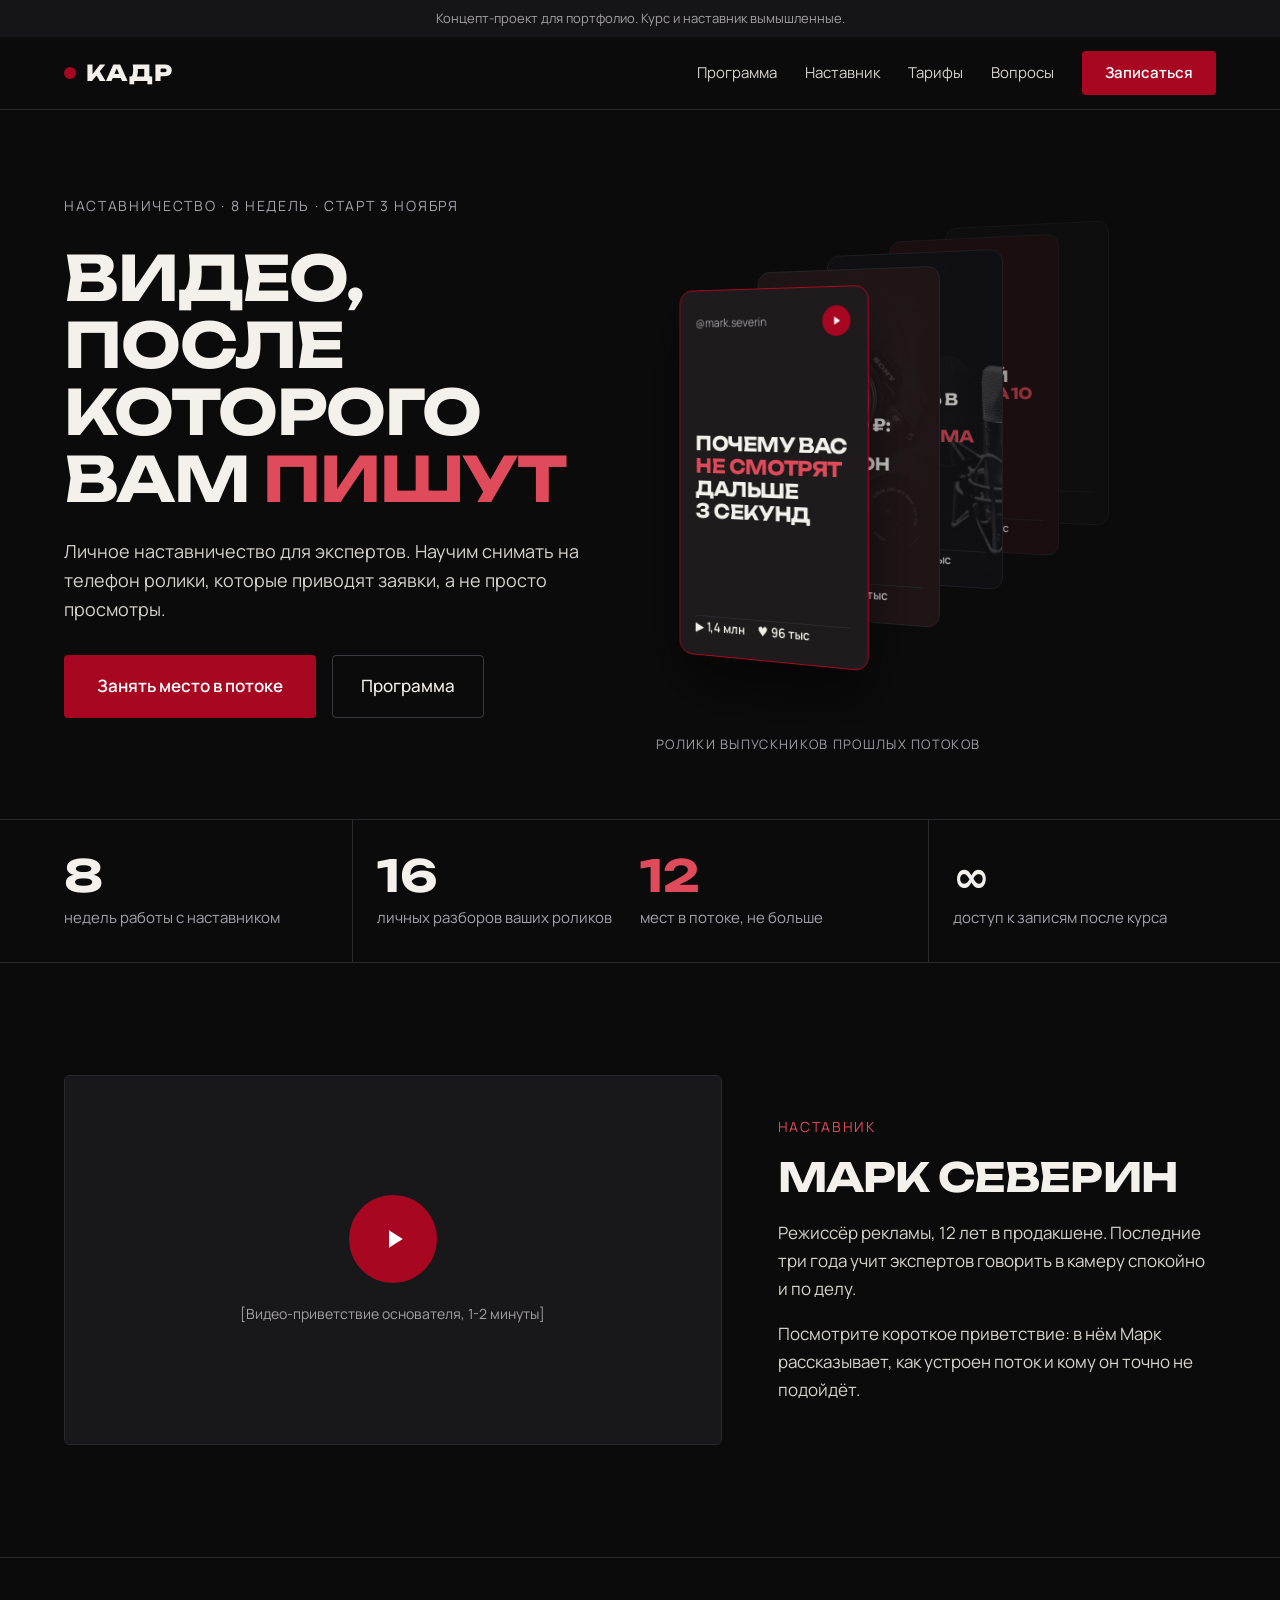
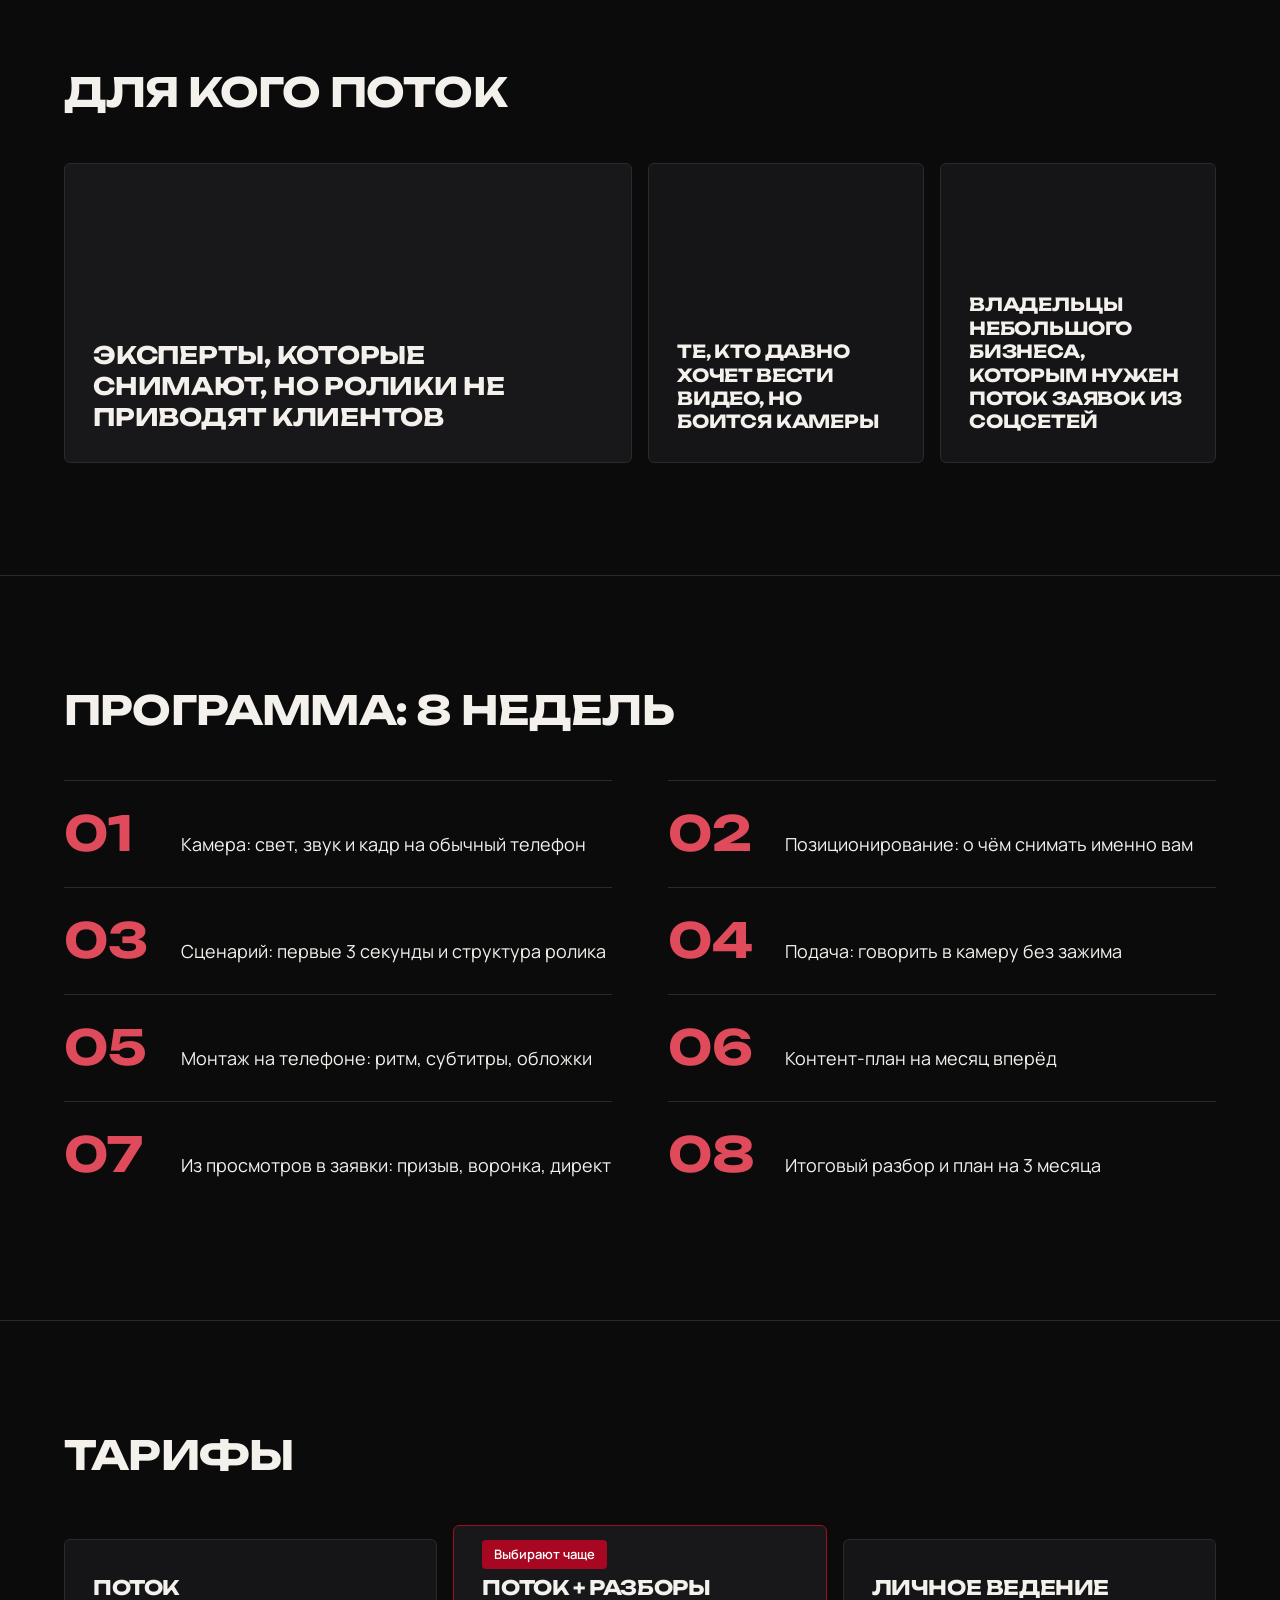
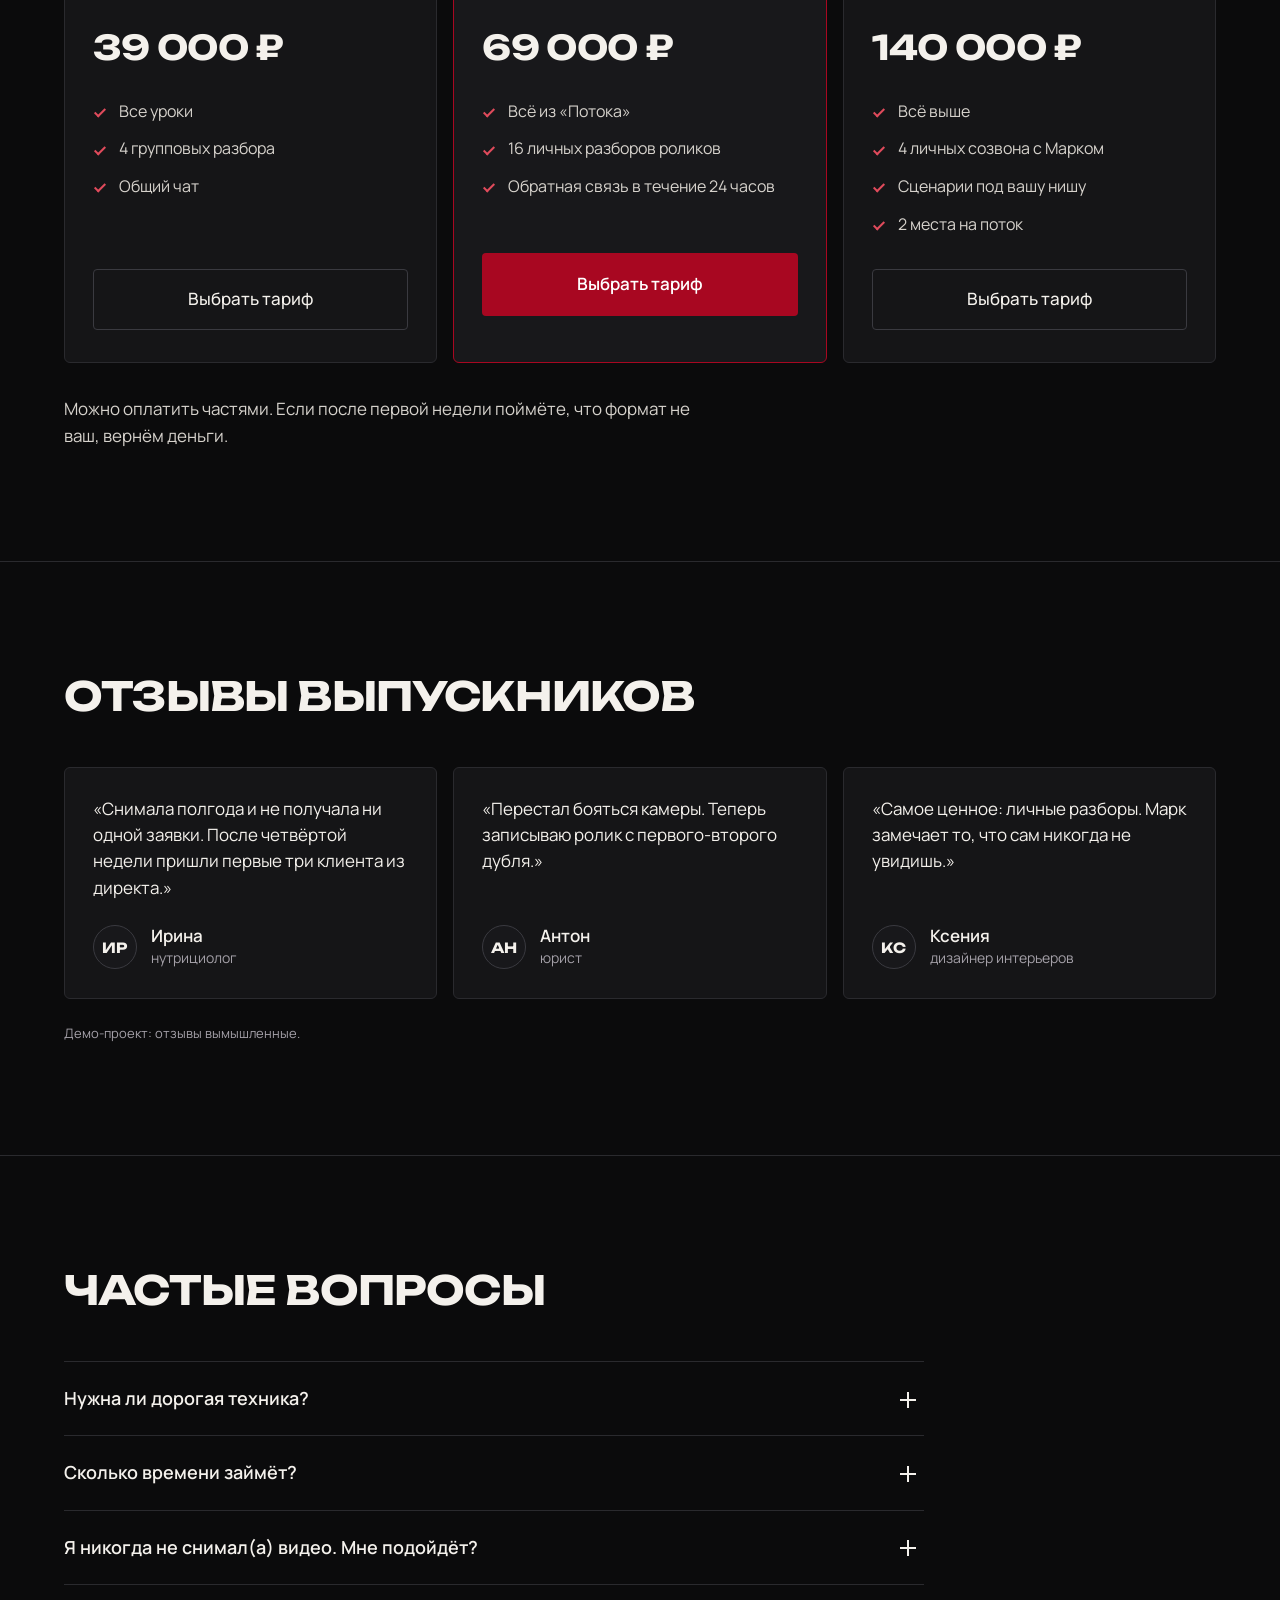
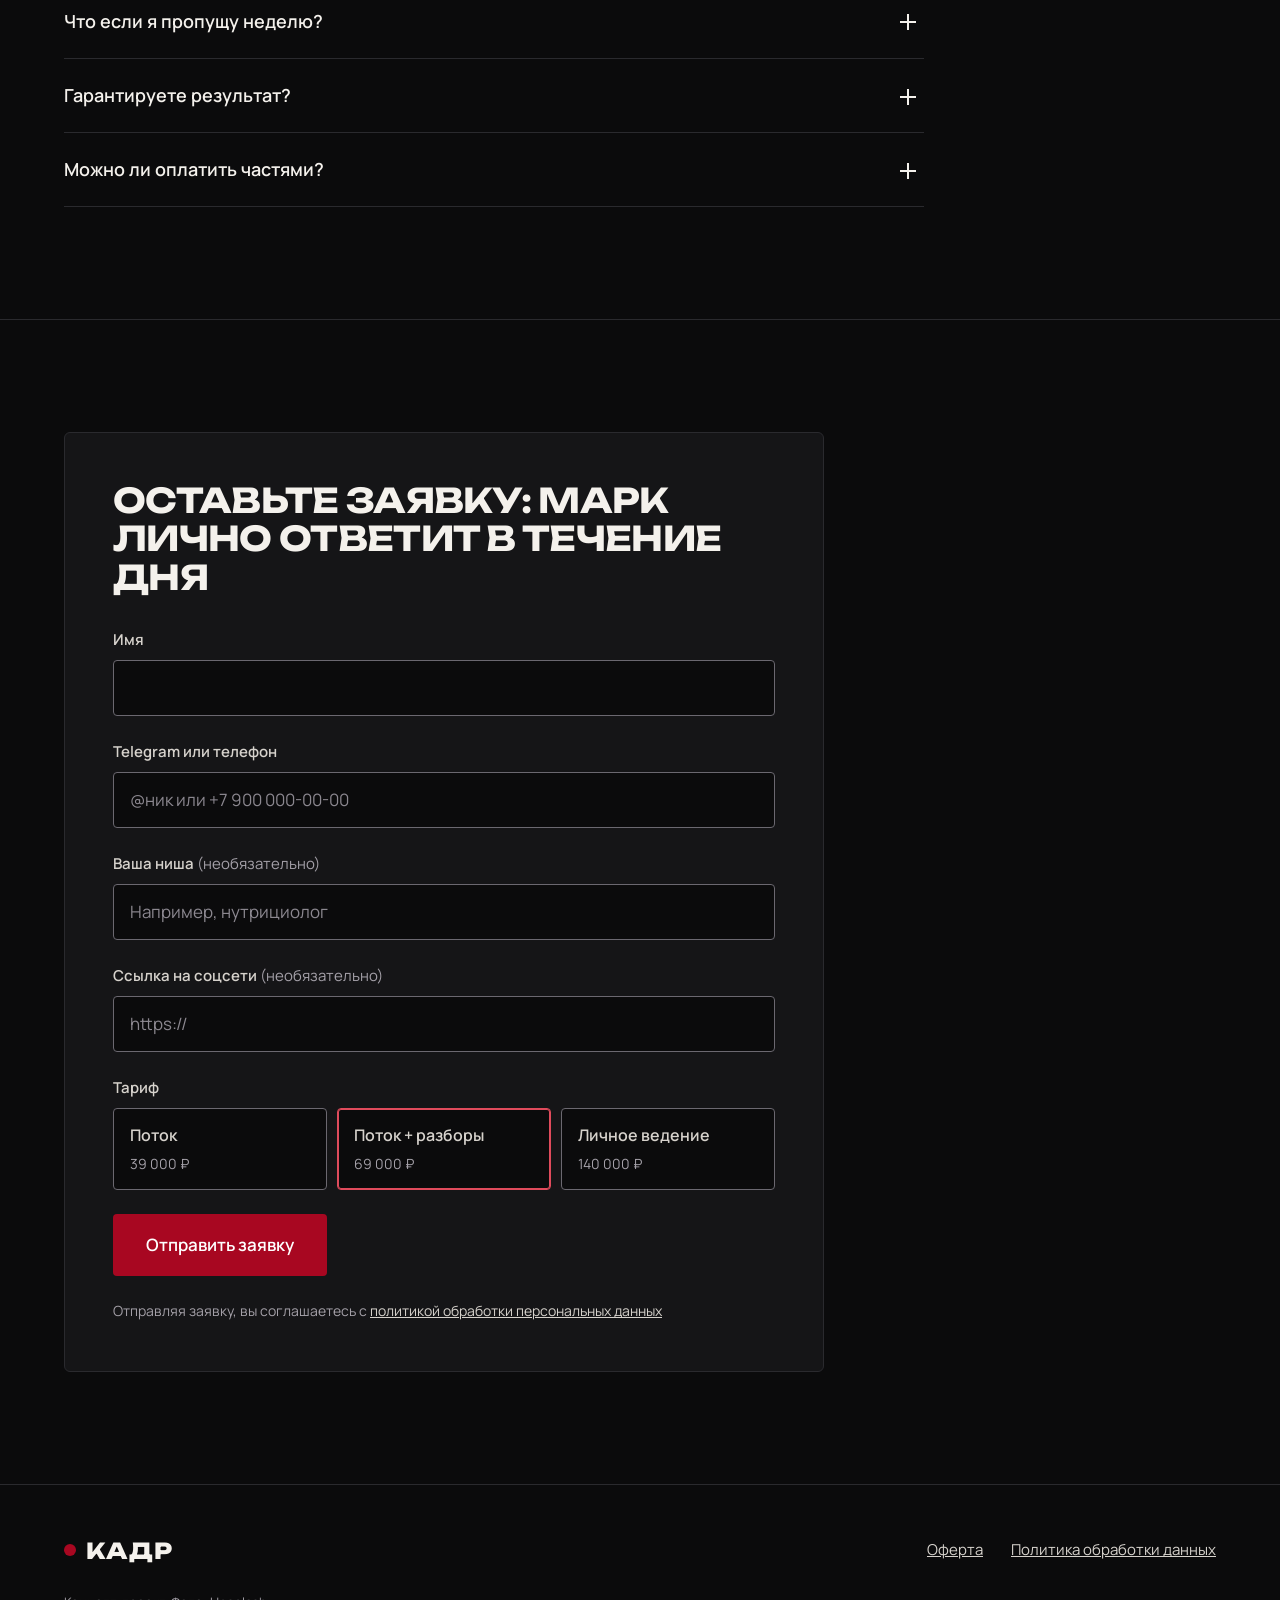
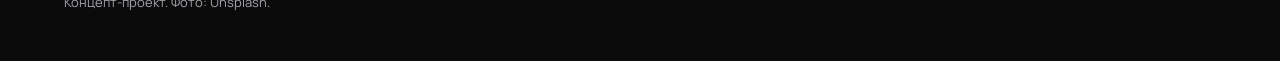
==== index.html @ eceb7a0f "Лендинг-концепт «Кадр»: первая версия Co-Authored-By: Claude Sonnet 5.5 <noreply@anthropic.com>" ====
<!doctype html>
<html lang="ru">
<head>
<meta charset="utf-8">
<meta name="viewport" content="width=device-width, initial-scale=1">
<title>Кадр | Наставничество по видео для экспертов</title>
<meta name="description" content="Концепт-проект для портфолио: личное наставничество по видео для экспертов. Курс и наставник вымышленные.">
<meta name="theme-color" content="#0B0B0C">
<meta property="og:title" content="Кадр | Наставничество по видео для экспертов">
<meta property="og:description" content="Концепт-проект для портфолио. Курс и наставник вымышленные.">
<meta property="og:type" content="website">
<link rel="icon" href="data:image/svg+xml,%3Csvg xmlns='http://www.w3.org/2000/svg' viewBox='0 0 32 32'%3E%3Crect width='32' height='32' fill='%230B0B0C'/%3E%3Ccircle cx='16' cy='16' r='8' fill='%23A80721'/%3E%3C/svg%3E">
<link rel="preconnect" href="https://fonts.googleapis.com">
<link rel="preconnect" href="https://fonts.gstatic.com" crossorigin>
<link href="https://fonts.googleapis.com/css2?family=Manrope:wght@400;500;600;700&family=Unbounded:wght@700;800&display=swap" rel="stylesheet">
<link rel="stylesheet" href="styles.css">
<script>document.documentElement.classList.add('js');</script>
</head>
<body>
<a class="skip" href="#main">К содержимому</a>
<div class="ribbon">Концепт-проект для портфолио. Курс и наставник вымышленные.</div>

<header class="site-header">
  <div class="wrap bar">
    <a class="logo" href="#top" aria-label="Кадр, на главную"><i aria-hidden="true"></i>КАДР</a>
    <button class="burger" type="button" aria-expanded="false" aria-controls="nav" aria-label="Открыть меню">
      <span></span><span></span><span></span>
    </button>
    <nav class="nav" id="nav" aria-label="Основное меню">
      <a href="#program">Программа</a>
      <a href="#mentor">Наставник</a>
      <a href="#plans">Тарифы</a>
      <a href="#faq">Вопросы</a>
      <a class="btn btn-primary btn-sm" href="#apply">Записаться</a>
    </nav>
  </div>
</header>

<main id="main">
  <!-- 2. Первый экран -->
  <section class="section hero" id="top">
    <div class="wrap hero-grid">
      <div>
        <p class="eyebrow">Наставничество · 8 недель · старт 3 ноября</p>
        <h1 class="h1">Видео, после которого вам <span class="accent">пишут</span></h1>
        <p class="lead">Личное наставничество для экспертов. Научим снимать на телефон ролики, которые приводят заявки, а не просто просмотры.</p>
        <div class="hero-cta">
          <a class="btn btn-primary" href="#apply">Занять место в потоке</a>
          <a class="btn btn-ghost" href="#program">Программа</a>
        </div>
      </div>

      <div class="fan-col">
        <div class="fan-stage">
          <div class="fan" role="list" aria-label="Ролики выпускников">
            <article class="reel front r1" role="listitem" style="--c:#1F1A1B">
              <div class="who"><span>@mark.severin</span><span class="play-sm" aria-hidden="true"><svg viewBox="0 0 24 24"><path d="M8 5v14l11-7z" fill="#FFFFFF"/></svg></span></div>
              <div class="title">Почему вас <span class="accent">не&nbsp;смотрят</span> дальше 3&nbsp;секунд</div>
              <div class="stats"><span>▶ 1,4 млн</span><span>♥ 96 тыс</span></div>
            </article>
            <article class="reel r2" role="listitem" style="--c:#241517">
              <img src="img/camera.jpg" alt="" loading="lazy" width="420" height="748">
              <div class="who"><span>@mark.severin</span></div>
              <div class="title">Свет за&nbsp;0&nbsp;₽: <span class="accent">окно</span> и&nbsp;телефон</div>
              <div class="stats"><span>▶ 870 тыс</span><span>♥ 54 тыс</span></div>
            </article>
            <article class="reel r3" role="listitem" style="--c:#1A1A1F">
              <img src="img/mic.jpg" alt="" loading="lazy" width="420" height="748">
              <div class="who"><span>@mark.severin</span></div>
              <div class="title">Говорить в камеру <span class="accent">без&nbsp;зажима</span></div>
              <div class="stats"><span>▶ 2,1 млн</span><span>♥ 130 тыс</span></div>
            </article>
            <article class="reel r4" role="listitem" style="--c:#2A1619">
              <div class="who"><span>@mark.severin</span></div>
              <div class="title">Сценарий ролика <span class="accent">за&nbsp;10 минут</span></div>
              <div class="stats"><span>▶ 640 тыс</span><span>♥ 41 тыс</span></div>
            </article>
            <article class="reel r5" role="listitem" style="--c:#19191C">
              <div class="who"><span>@mark.severin</span></div>
              <div class="title">Ошибка, из&#8209;за которой <span class="accent">не&nbsp;пишут</span></div>
              <div class="stats"><span>▶ 1,1 млн</span><span>♥ 77 тыс</span></div>
            </article>
          </div>
        </div>
        <p class="fan-cap">Ролики выпускников прошлых потоков</p>
      </div>
    </div>
  </section>

  <!-- 3. Цифры -->
  <section class="stats" aria-label="Курс в цифрах">
    <div class="wrap stats-grid">
      <div class="stat reveal"><b>8</b><span>недель работы с наставником</span></div>
      <div class="stat reveal" style="--d:.06s"><b>16</b><span>личных разборов ваших роликов</span></div>
      <div class="stat is-red reveal" style="--d:.12s"><b>12</b><span>мест в потоке, не больше</span></div>
      <div class="stat reveal" style="--d:.18s"><b>∞</b><span>доступ к записям после курса</span></div>
    </div>
  </section>

  <!-- 4. Видео и наставник -->
  <section class="section" id="mentor">
    <div class="wrap mentor-grid">
      <div class="reveal">
        <div class="video" id="video">
          <button class="play-lg" id="play" type="button" aria-label="Смотреть видео-приветствие">
            <svg viewBox="0 0 24 24" aria-hidden="true"><path d="M8 5v14l11-7z" fill="#FFFFFF"/></svg>
          </button>
          <p>[Видео-приветствие основателя, 1-2 минуты]</p>
        </div>
      </div>
      <div class="mentor-text reveal" style="--d:.08s">
        <p class="eyebrow is-red">Наставник</p>
        <h2 class="h2">Марк Северин</h2>
        <p>Режиссёр рекламы, 12 лет в продакшене. Последние три года учит экспертов говорить в камеру спокойно и по делу.</p>
        <p>Посмотрите короткое приветствие: в нём Марк рассказывает, как устроен поток и кому он точно не подойдёт.</p>
      </div>
    </div>
  </section>

  <!-- 5. Для кого -->
  <section class="section" id="for-whom">
    <div class="wrap">
      <div class="section-head reveal"><h2 class="h2">Для кого поток</h2></div>
      <div class="who-grid">
        <div class="who-card is-wide reveal"><h3 class="h3">Эксперты, которые снимают, но ролики не приводят клиентов</h3></div>
        <div class="who-card reveal" style="--d:.07s"><h3 class="h3">Те, кто давно хочет вести видео, но боится камеры</h3></div>
        <div class="who-card reveal" style="--d:.14s"><h3 class="h3">Владельцы небольшого бизнеса, которым нужен поток заявок из соцсетей</h3></div>
      </div>
    </div>
  </section>

  <!-- 6. Программа -->
  <section class="section" id="program">
    <div class="wrap">
      <div class="section-head reveal"><h2 class="h2">Программа: 8 недель</h2></div>
      <ol class="weeks">
        <li class="week reveal"><b>01</b><span>Камера: свет, звук и кадр на обычный телефон</span></li>
        <li class="week reveal"><b>02</b><span>Позиционирование: о чём снимать именно вам</span></li>
        <li class="week reveal"><b>03</b><span>Сценарий: первые 3 секунды и структура ролика</span></li>
        <li class="week reveal"><b>04</b><span>Подача: говорить в камеру без зажима</span></li>
        <li class="week reveal"><b>05</b><span>Монтаж на телефоне: ритм, субтитры, обложки</span></li>
        <li class="week reveal"><b>06</b><span>Контент-план на месяц вперёд</span></li>
        <li class="week reveal"><b>07</b><span>Из просмотров в заявки: призыв, воронка, директ</span></li>
        <li class="week reveal"><b>08</b><span>Итоговый разбор и план на 3 месяца</span></li>
      </ol>
    </div>
  </section>

  <!-- 7. Тарифы -->
  <section class="section" id="plans">
    <div class="wrap">
      <div class="section-head reveal"><h2 class="h2">Тарифы</h2></div>
      <div class="plans">
        <article class="plan reveal">
          <h3>Поток</h3>
          <p class="price">39 000 ₽</p>
          <ul>
            <li>Все уроки</li>
            <li>4 групповых разбора</li>
            <li>Общий чат</li>
          </ul>
          <button class="btn btn-ghost" type="button" data-plan="flow">Выбрать тариф</button>
        </article>
        <article class="plan is-main reveal" style="--d:.07s">
          <span class="plan-tag">Выбирают чаще</span>
          <h3>Поток + разборы</h3>
          <p class="price">69 000 ₽</p>
          <ul>
            <li>Всё из «Потока»</li>
            <li>16 личных разборов роликов</li>
            <li>Обратная связь в течение 24 часов</li>
          </ul>
          <button class="btn btn-primary" type="button" data-plan="review">Выбрать тариф</button>
        </article>
        <article class="plan reveal" style="--d:.14s">
          <h3>Личное ведение</h3>
          <p class="price">140 000 ₽</p>
          <ul>
            <li>Всё выше</li>
            <li>4 личных созвона с Марком</li>
            <li>Сценарии под вашу нишу</li>
            <li>2 места на поток</li>
          </ul>
          <button class="btn btn-ghost" type="button" data-plan="personal">Выбрать тариф</button>
        </article>
      </div>
      <p class="plans-note reveal">Можно оплатить частями. Если после первой недели поймёте, что формат не ваш, вернём деньги.</p>
    </div>
  </section>

  <!-- 8. Отзывы -->
  <section class="section" id="reviews">
    <div class="wrap">
      <div class="section-head reveal"><h2 class="h2">Отзывы выпускников</h2></div>
      <div class="reviews">
        <figure class="review reveal">
          <blockquote>«Снимала полгода и не получала ни одной заявки. После четвёртой недели пришли первые три клиента из директа.»</blockquote>
          <figcaption><span class="avatar" aria-hidden="true">ИР</span><span><span class="name">Ирина</span><span class="niche">нутрициолог</span></span></figcaption>
        </figure>
        <figure class="review reveal" style="--d:.07s">
          <blockquote>«Перестал бояться камеры. Теперь записываю ролик с первого-второго дубля.»</blockquote>
          <figcaption><span class="avatar" aria-hidden="true">АН</span><span><span class="name">Антон</span><span class="niche">юрист</span></span></figcaption>
        </figure>
        <figure class="review reveal" style="--d:.14s">
          <blockquote>«Самое ценное: личные разборы. Марк замечает то, что сам никогда не увидишь.»</blockquote>
          <figcaption><span class="avatar" aria-hidden="true">КС</span><span><span class="name">Ксения</span><span class="niche">дизайнер интерьеров</span></span></figcaption>
        </figure>
      </div>
      <p class="fine">Демо-проект: отзывы вымышленные.</p>
    </div>
  </section>

  <!-- 9. Вопросы -->
  <section class="section" id="faq">
    <div class="wrap">
      <div class="section-head reveal"><h2 class="h2">Частые вопросы</h2></div>
      <div class="faq reveal">
        <details><summary>Нужна ли дорогая техника?</summary><p>Нет, достаточно телефона последних 3-4 лет. Свет и звук настроим тем, что есть дома.</p></details>
        <details><summary>Сколько времени займёт?</summary><p>4-6 часов в неделю: уроки, съёмка и разборы.</p></details>
        <details><summary>Я никогда не снимал(а) видео. Мне подойдёт?</summary><p>Да, программа начинается с нуля.</p></details>
        <details><summary>Что если я пропущу неделю?</summary><p>Записи остаются у вас навсегда, разборы можно сдвинуть.</p></details>
        <details><summary>Гарантируете результат?</summary><p>Мы гарантируем работу с вами и обратную связь. Результат зависит от того, сколько вы снимаете и применяете.</p></details>
        <details><summary>Можно ли оплатить частями?</summary><p>Да, на 2-3 платежа без переплаты.</p></details>
      </div>
    </div>
  </section>

  <!-- 10. Заявка -->
  <section class="section" id="apply">
    <div class="wrap">
      <div class="apply-card reveal" id="card">
        <h2 class="h2">Оставьте заявку: Марк лично ответит в течение дня</h2>
        <form class="form" id="form" novalidate>
          <div class="field">
            <label for="name">Имя</label>
            <input class="input" id="name" name="name" type="text" autocomplete="given-name" aria-describedby="name-err">
            <p class="err" id="name-err" role="alert"></p>
          </div>
          <div class="field">
            <label for="contact">Telegram или телефон</label>
            <input class="input" id="contact" name="contact" type="text" autocomplete="off" placeholder="@ник или +7 900 000-00-00" aria-describedby="contact-err">
            <p class="err" id="contact-err" role="alert"></p>
          </div>
          <div class="field">
            <label for="niche">Ваша ниша <span class="opt">(необязательно)</span></label>
            <input class="input" id="niche" name="niche" type="text" placeholder="Например, нутрициолог">
          </div>
          <div class="field">
            <label for="social">Ссылка на соцсети <span class="opt">(необязательно)</span></label>
            <input class="input" id="social" name="social" type="url" inputmode="url" placeholder="https://">
          </div>
          <fieldset class="field">
            <legend>Тариф</legend>
            <div class="tariffs">
              <label class="tariff"><input type="radio" name="plan" value="flow"><span>Поток <small>39 000 ₽</small></span></label>
              <label class="tariff"><input type="radio" name="plan" value="review" checked><span>Поток + разборы <small>69 000 ₽</small></span></label>
              <label class="tariff"><input type="radio" name="plan" value="personal"><span>Личное ведение <small>140 000 ₽</small></span></label>
            </div>
          </fieldset>
          <button class="btn btn-primary" type="submit">Отправить заявку</button>
          <p class="consent">Отправляя заявку, вы соглашаетесь с <a href="privacy.html">политикой обработки персональных данных</a></p>
        </form>
        <div class="done" id="done" tabindex="-1" role="status">
          <h3 class="h3">Спасибо!</h3>
          <p>Марк напишет вам в течение дня.</p>
          <small>Это демо-форма, данные никуда не отправляются.</small>
        </div>
      </div>
    </div>
  </section>
</main>

<footer class="site-footer">
  <div class="wrap foot">
    <a class="logo" href="#top" aria-label="Кадр, наверх"><i aria-hidden="true"></i>КАДР</a>
    <nav aria-label="Документы">
      <a href="oferta.html">Оферта</a>
      <a href="privacy.html">Политика обработки данных</a>
    </nav>
    <p>Концепт-проект. Фото: Unsplash.</p>
  </div>
</footer>

<script src="script.js"></script>
</body>
</html>
---- styles.css ----
/* «Кадр»: концепт-проект для портфолио. Тёмный красно-чёрный гротеск по утверждённому макету.
   Скругления: кнопки и поля 4px, карточки 6px, ролики 14px (форма телефона). Красного мало и точечно. */

:root {
  --bg: #0B0B0C;
  --surface: #151517;
  --surface-2: #18181B;
  --line: #2A2A2E;
  --line-strong: #3A3A40;
  --field-line: #6B6870;
  --text: #F4F1EC;
  --text-2: #D6D2CC;
  --muted: #A4A0A8;
  --red: #A80721;
  --red-text: #E04B5C;
  --red-error: #F0707E;
  --white: #FFFFFF;
  --font-head: "Unbounded", system-ui, sans-serif;
  --font-body: "Manrope", system-ui, sans-serif;
  --ease: cubic-bezier(0.16, 1, 0.3, 1);
  --wrap: 1200px;
  --gutter: 24px;
  --section: clamp(72px, 10vw, 112px);
  --header-h: 72px;
  /* слои: шапка и меню */
  --z-header: 20;
}

*, *::before, *::after { box-sizing: border-box; }
html { -webkit-text-size-adjust: 100%; }
@media (prefers-reduced-motion: no-preference) {
  html { scroll-behavior: smooth; }
}
body {
  margin: 0;
  background: var(--bg);
  color: var(--text);
  font-family: var(--font-body);
  font-size: 17px;
  line-height: 1.6;
  overflow-x: hidden;
}
img { max-width: 100%; display: block; }
a { color: var(--text); }
a:hover { color: var(--white); }
h1, h2, h3, p, ul, ol, figure { margin: 0; }
ul, ol { padding: 0; list-style: none; }
[id] { scroll-margin-top: calc(var(--header-h) + 16px); }

:focus-visible {
  outline: 2px solid var(--text);
  outline-offset: 3px;
}

.skip {
  position: absolute; left: 16px; top: -60px;
  background: var(--text); color: var(--bg);
  padding: 10px 16px; border-radius: 4px; font-weight: 600; text-decoration: none;
}
.skip:focus { top: 8px; z-index: 40; }

.wrap { max-width: var(--wrap); margin: 0 auto; padding: 0 var(--gutter); }

/* ---------- типографика ---------- */
.h1, .h2, .h3 {
  font-family: var(--font-head);
  font-weight: 700;
  text-transform: uppercase;
  letter-spacing: -0.02em;
}
.h1 { font-size: 34px; line-height: 1.08; }
.h2 { font-size: clamp(28px, 4vw, 40px); line-height: 1.12; }
.h3 { font-size: 20px; line-height: 1.2; }
.accent { color: var(--red-text); }
.eyebrow {
  font-size: 14px; letter-spacing: 0.12em; text-transform: uppercase; color: var(--muted);
}
.eyebrow.is-red { color: var(--red-text); }
.lead { font-size: 18px; color: var(--text-2); }

/* ---------- кнопки ---------- */
.btn {
  display: inline-flex; align-items: center; justify-content: center; text-align: center;
  padding: 20px 32px;
  border-radius: 4px;
  border: 1px solid transparent;
  font: 600 17px/1.2 var(--font-body);
  text-decoration: none; cursor: pointer; white-space: nowrap;
  transition: transform 0.25s var(--ease), background-color 0.2s, border-color 0.2s;
}
.btn:active { transform: translateY(1px) scale(0.99); }
.btn-primary { background: var(--red); color: var(--white); }
.btn-primary:hover { background: #BF0A27; color: var(--white); }
.btn-ghost { background: transparent; color: var(--text); border-color: var(--line-strong); padding: 19px 28px; font-weight: 500; }
.btn-ghost:hover { border-color: var(--muted); }
.btn-sm { padding: 12px 22px; font-size: 15px; }

/* ---------- плашка и шапка ---------- */
.ribbon {
  font-size: 13px; text-align: center; padding: 8px 16px;
  background: var(--surface); color: var(--muted);
}
.site-header {
  position: sticky; top: 0; z-index: var(--z-header);
  background: var(--bg);
  border-bottom: 1px solid var(--line);
}
.site-header .bar {
  min-height: var(--header-h);
  display: flex; align-items: center; justify-content: space-between; gap: 16px;
}
.logo {
  display: inline-flex; align-items: center; gap: 10px;
  font-family: var(--font-head); font-weight: 800; font-size: 22px; letter-spacing: 0.04em;
  text-decoration: none; color: var(--text);
}
.logo i { width: 12px; height: 12px; border-radius: 50%; background: var(--red); display: inline-block; }
.nav { display: flex; align-items: center; gap: 28px; font-size: 15px; }
.nav a:not(.btn) { color: var(--text-2); text-decoration: none; padding: 6px 0; }
.nav a:not(.btn):hover { color: var(--white); }
.burger {
  display: none; width: 48px; height: 48px; padding: 0;
  background: transparent; border: 1px solid var(--line-strong); border-radius: 4px; cursor: pointer;
  align-items: center; justify-content: center; flex-direction: column; gap: 5px;
}
.burger span { display: block; width: 20px; height: 2px; background: var(--text); transition: transform 0.25s var(--ease), opacity 0.2s; }
.burger[aria-expanded="true"] span:nth-child(1) { transform: translateY(7px) rotate(45deg); }
.burger[aria-expanded="true"] span:nth-child(2) { opacity: 0; }
.burger[aria-expanded="true"] span:nth-child(3) { transform: translateY(-7px) rotate(-45deg); }

@media (max-width: 859px) {
  .burger { display: inline-flex; }
  .nav {
    display: none;
    position: absolute; top: 100%; left: 0; right: 0;
    flex-direction: column; align-items: stretch; gap: 0;
    background: var(--bg); border-bottom: 1px solid var(--line);
    padding: 8px var(--gutter) 24px;
  }
  .nav.open { display: flex; }
  .nav a:not(.btn) { padding: 16px 0; border-bottom: 1px solid var(--line); font-size: 17px; }
  .nav .btn { margin-top: 20px; padding: 18px 24px; }
}

/* ---------- секции ---------- */
.section { padding: var(--section) 0; border-top: 1px solid var(--line); }
.section-head { margin-bottom: 48px; max-width: 760px; }
.section-head .h2 { margin-top: 0; }
.section-head p { margin-top: 16px; }

/* ---------- первый экран ---------- */
.hero { border-top: 0; padding: 40px 0 64px; }
.hero-grid { display: grid; grid-template-columns: minmax(0, 1fr); gap: 40px; align-items: center; }
.hero .eyebrow { margin-bottom: 24px; }
.hero .h1 { margin-bottom: 24px; }
.hero .lead { max-width: 520px; margin-bottom: 32px; }
.hero-cta { display: flex; flex-wrap: wrap; gap: 16px; }
.hero-cta .btn { flex: 1 1 auto; }
@media (min-width: 640px) { .hero-cta .btn { flex: 0 0 auto; } }

.fan-col { --s: 1; display: flex; flex-direction: column; gap: 16px; min-width: 0; }
.fan-cap { font-size: 13px; letter-spacing: 0.1em; text-transform: uppercase; color: var(--muted); }

/* телефон: лента со свайпом, без 3D */
.fan {
  display: flex; gap: 14px;
  overflow-x: auto; scroll-snap-type: x mandatory;
  margin: 0 calc(var(--gutter) * -1); padding: 4px var(--gutter) 16px;
  scroll-padding: 0 var(--gutter);
  -webkit-overflow-scrolling: touch;
}
.reel {
  position: relative; flex: 0 0 210px; height: 374px; scroll-snap-align: start;
  border-radius: 14px; border: 1px solid var(--line);
  background: var(--c, #19191C);
  padding: 18px; display: flex; flex-direction: column; justify-content: space-between;
  overflow: hidden; isolation: isolate;
}
.reel > img {
  position: absolute; inset: 0; width: 100%; height: 100%; object-fit: cover; z-index: -1;
  filter: grayscale(1); opacity: 0.3;
}
.reel .who { font-size: 12px; color: var(--muted); display: flex; justify-content: space-between; align-items: center; }
.reel .title {
  font-family: var(--font-head); font-weight: 700; font-size: 18px; line-height: 1.15;
  text-transform: uppercase; letter-spacing: -0.02em;
}
.reel .stats { display: flex; gap: 14px; font-size: 13px; font-weight: 600; }
.reel.front { border-color: var(--red); }
.reel.front .title { font-size: 20px; }
.play-sm {
  width: 30px; height: 30px; border-radius: 50%; background: var(--red);
  display: inline-flex; align-items: center; justify-content: center;
}
.play-sm svg { width: 14px; height: 14px; }

@media (min-width: 768px) {
  .h1 { font-size: 52px; }
  .hero { padding-top: 48px; }
  .hero .eyebrow { margin-bottom: 28px; }
}

@media (min-width: 1024px) {
  .hero-grid { grid-template-columns: minmax(0, 1fr) calc(560px * var(--s, 1)); gap: 40px; }
  .hero .h1 { font-size: 56px; }
  .fan-col { --s: 0.86; align-items: flex-start; }
  .fan-stage { width: calc(560px * var(--s)); height: calc(560px * var(--s)); }
  .fan {
    display: block; position: relative; overflow: visible; scroll-snap-type: none;
    margin: 0; padding: 0;
    width: 560px; height: 560px; transform: scale(var(--s)); transform-origin: 0 0;
    perspective: 1400px; perspective-origin: 20% 40%;
  }
  .reel {
    position: absolute; width: 210px; height: 374px;
    left: var(--x); top: var(--y); z-index: var(--zi);
    transform: translateZ(var(--z)) rotateY(-26deg);
    filter: brightness(var(--b, 1));
    transition: transform 0.6s var(--ease), filter 0.6s var(--ease), box-shadow 0.6s var(--ease);
  }
  .reel.front { box-shadow: 0 30px 60px rgba(0, 0, 0, 0.6); }
  .reel:hover {
    z-index: 10;
    transform: translateZ(60px) translateY(-14px) rotateY(0deg);
    filter: brightness(1);
    box-shadow: 0 30px 60px rgba(0, 0, 0, 0.6);
  }
  .reel.r1 { --x: 10px;  --y: 130px; --z: 0px;    --zi: 5; --b: 1; }
  .reel.r2 { --x: 90px;  --y: 104px; --z: -90px;  --zi: 4; --b: 0.88; }
  .reel.r3 { --x: 170px; --y: 78px;  --z: -180px; --zi: 3; --b: 0.75; }
  .reel.r4 { --x: 250px; --y: 52px;  --z: -270px; --zi: 2; --b: 0.65; }
  .reel.r5 { --x: 330px; --y: 26px;  --z: -360px; --zi: 1; --b: 0.55; }
}
@media (min-width: 1180px) {
  .fan-col { --s: 1; }
  .hero .h1 { font-size: 62px; }
}

@media (prefers-reduced-motion: no-preference) {
  .reel { animation: reel-in 0.9s var(--ease) backwards; animation-delay: calc(var(--zi, 1) * 0.07s); }
  @keyframes reel-in { from { opacity: 0; translate: 0 36px; } }
}

/* ---------- полоса цифр ---------- */
.stats { padding: 0; border-top: 1px solid var(--line); }
.stats-grid { display: grid; grid-template-columns: repeat(2, 1fr); }
.stat { padding: 32px 20px; border-left: 1px solid var(--line); }
.stat:nth-child(odd) { border-left: 0; padding-left: 0; }
.stat:nth-child(n+3) { border-top: 1px solid var(--line); }
.stat b { display: block; font-family: var(--font-head); font-weight: 700; font-size: 40px; line-height: 1.1; }
.stat span { display: block; margin-top: 6px; font-size: 15px; color: var(--muted); }
.stat.is-red b { color: var(--red-text); }
@media (min-width: 900px) {
  .stats-grid { grid-template-columns: repeat(4, 1fr); }
  .stat { padding: 32px 24px; border-left: 1px solid var(--line); border-top: 0 !important; }
  .stat:first-child { border-left: 0; padding-left: 0; }
  .stat b { font-size: 44px; }
}

/* ---------- видео и наставник ---------- */
.mentor-grid { display: grid; gap: 40px; align-items: center; }
.video {
  position: relative; width: 100%; aspect-ratio: 16 / 9;
  background: var(--surface-2); border: 1px solid var(--line); border-radius: 6px;
  display: flex; flex-direction: column; align-items: center; justify-content: center; gap: 20px;
  overflow: hidden;
}
.video iframe { position: absolute; inset: 0; width: 100%; height: 100%; border: 0; }
.play-lg {
  width: 88px; height: 88px; border-radius: 50%; border: 0; padding: 0;
  background: var(--red); cursor: pointer;
  display: flex; align-items: center; justify-content: center;
  transition: transform 0.3s var(--ease), background-color 0.2s;
}
.play-lg:hover { transform: scale(1.06); background: #BF0A27; }
.play-lg svg { width: 30px; height: 30px; margin-left: 3px; }
.video p { font-size: 14px; color: var(--muted); text-align: center; padding: 0 24px; }
.mentor-text .h2 { margin: 16px 0 20px; }
.mentor-text p + p { margin-top: 16px; }
.mentor-text p:not(.eyebrow) { color: var(--text-2); line-height: 1.65; }
@media (min-width: 900px) {
  .mentor-grid { grid-template-columns: 3fr 2fr; gap: 56px; }
}

/* ---------- для кого ---------- */
.who-grid { display: grid; gap: 16px; }
.who-card {
  background: var(--surface); border: 1px solid var(--line); border-radius: 6px;
  padding: 28px; display: flex; flex-direction: column; justify-content: flex-end; min-height: 180px;
}
.who-card .h3 { font-size: 18px; line-height: 1.3; letter-spacing: -0.01em; }
.who-card.is-wide { background: var(--surface-2); }
@media (min-width: 768px) {
  .who-grid { grid-template-columns: repeat(12, 1fr); }
  .who-card { grid-column: span 6; min-height: 240px; }
  .who-card.is-wide { grid-column: span 12; min-height: 220px; }
  .who-card.is-wide .h3 { font-size: 26px; max-width: 640px; }
}
@media (min-width: 1000px) {
  .who-card { grid-column: span 3; min-height: 300px; }
  .who-card.is-wide { grid-column: span 6; min-height: 300px; }
  .who-card.is-wide .h3 { font-size: 24px; }
}

/* ---------- программа ---------- */
.weeks { display: grid; gap: 0 56px; }
.week { display: flex; align-items: baseline; gap: 20px; padding: 24px 0; border-top: 1px solid var(--line); }
.week b {
  flex: 0 0 auto; min-width: 2.2ch;
  font-family: var(--font-head); font-weight: 700; font-size: 40px; line-height: 1; color: var(--red-text);
}
.week span { font-size: 18px; color: var(--text); }
@media (min-width: 900px) {
  .weeks { grid-template-columns: 1fr 1fr; }
  .week { padding: 28px 0; }
  .week b { font-size: 48px; }
}

/* ---------- тарифы ---------- */
.plans { display: grid; gap: 16px; align-items: stretch; }
.plan {
  position: relative; background: var(--surface); border: 1px solid var(--line); border-radius: 6px;
  padding: 32px 28px; display: flex; flex-direction: column;
}
.plan.is-main { border-color: var(--red); background: var(--surface-2); }
.plan-tag {
  position: absolute; top: -13px; left: 28px;
  background: var(--red); color: var(--white); font-size: 13px; font-weight: 600;
  padding: 4px 12px; border-radius: 4px;
}
.plan h3 { font-family: var(--font-head); font-weight: 700; font-size: 20px; text-transform: uppercase; letter-spacing: -0.02em; }
.price { margin: 16px 0 24px; font-family: var(--font-head); font-weight: 700; font-size: 34px; letter-spacing: -0.02em; white-space: nowrap; }
.plan ul { display: grid; gap: 12px; margin-bottom: 32px; color: var(--text-2); font-size: 16px; }
.plan li { position: relative; padding-left: 26px; }
.plan li::before {
  content: ""; position: absolute; left: 4px; top: 0.45em; width: 6px; height: 11px;
  border: solid var(--red-text); border-width: 0 2px 2px 0; transform: rotate(45deg);
}
.plan .btn { margin-top: auto; width: 100%; }
.plans-note { margin-top: 32px; max-width: 640px; color: var(--text-2); }
@media (min-width: 900px) {
  .plans { grid-template-columns: repeat(3, 1fr); padding-top: 14px; }
  .plan.is-main { margin-top: -14px; padding-top: 46px; padding-bottom: 46px; }
  .plan.is-main .plan-tag { top: 14px; }
}

/* ---------- отзывы ---------- */
.reviews { display: grid; gap: 16px; }
.review { background: var(--surface); border: 1px solid var(--line); border-radius: 6px; padding: 28px; display: flex; flex-direction: column; gap: 24px; }
.review blockquote { margin: 0; font-size: 17px; line-height: 1.55; color: var(--text); }
.review figcaption { display: flex; align-items: center; gap: 14px; margin-top: auto; }
.avatar {
  flex: 0 0 auto; width: 44px; height: 44px; border-radius: 50%;
  background: var(--surface-2); border: 1px solid var(--line-strong);
  display: inline-flex; align-items: center; justify-content: center;
  font: 700 14px var(--font-head); letter-spacing: 0.02em;
}
.review .name { font-weight: 600; display: block; line-height: 1.3; }
.review .niche { font-size: 14px; color: var(--muted); display: block; }
.fine { margin-top: 24px; font-size: 13px; color: var(--muted); }
@media (min-width: 900px) { .reviews { grid-template-columns: repeat(3, 1fr); } }

/* ---------- вопросы ---------- */
.faq { max-width: 860px; border-top: 1px solid var(--line); }
.faq details { border-bottom: 1px solid var(--line); }
.faq summary {
  list-style: none; cursor: pointer; padding: 24px 56px 24px 0; position: relative;
  font-weight: 600; font-size: 18px; line-height: 1.4;
}
.faq summary::-webkit-details-marker { display: none; }
.faq summary::before, .faq summary::after {
  content: ""; position: absolute; right: 8px; top: 50%; width: 16px; height: 2px; background: var(--text);
  transition: transform 0.3s var(--ease);
}
.faq summary::after { transform: rotate(90deg); }
.faq details[open] summary::after { transform: rotate(0deg); }
.faq details > p { padding: 0 56px 24px 0; color: var(--text-2); max-width: 680px; }

/* ---------- форма ---------- */
.apply-card { background: var(--surface); border: 1px solid var(--line); border-radius: 6px; padding: 28px 20px; max-width: 760px; }
.apply-card .h2 { font-size: clamp(24px, 3.4vw, 34px); margin-bottom: 32px; }
.form { display: grid; gap: 24px; }
.field { display: grid; gap: 8px; }
.field label, .field legend { font-size: 15px; font-weight: 600; color: var(--text-2); padding: 0; }
.field .opt { font-weight: 400; color: var(--muted); }
.input {
  width: 100%; padding: 16px; font: 400 17px/1.3 var(--font-body); color: var(--text);
  background: var(--bg); border: 1px solid var(--field-line); border-radius: 4px;
}
.input::placeholder { color: #8C8890; }
.input:focus-visible { outline: 2px solid var(--text); outline-offset: 2px; border-color: var(--text); }
.input[aria-invalid="true"] { border-color: var(--red-error); }
.err { min-height: 0; font-size: 14px; color: var(--red-error); }
.err:empty { display: none; }
fieldset.field { border: 0; margin: 0; padding: 0; min-width: 0; }
.tariffs { display: grid; gap: 10px; margin-top: 8px; }
.tariff { position: relative; }
.tariff input { position: absolute; opacity: 0; inset: 0; width: 100%; height: 100%; margin: 0; cursor: pointer; }
.tariff span {
  display: flex; justify-content: space-between; gap: 12px; align-items: baseline;
  padding: 14px 16px; border: 1px solid var(--field-line); border-radius: 4px; background: var(--bg);
  font-weight: 600; font-size: 16px;
}
.tariff small { font-size: 14px; font-weight: 400; color: var(--muted); white-space: nowrap; }
.tariff input:checked + span { border-color: var(--red-text); box-shadow: inset 0 0 0 1px var(--red-text); }
.tariff input:focus-visible + span { outline: 2px solid var(--text); outline-offset: 2px; }
.form .btn { width: 100%; }
.consent { font-size: 14px; color: var(--muted); }
.consent a { color: var(--text-2); }
.done { display: none; padding: 8px 0; }
.done:focus { outline: none; }
.done .h3 { font-size: 24px; margin-bottom: 12px; }
.done p { color: var(--text-2); }
.done small { display: block; margin-top: 16px; font-size: 13px; color: var(--muted); }
.apply-card.sent .form, .apply-card.sent .h2 { display: none; }
.apply-card.sent .done { display: block; }
@media (min-width: 640px) {
  .apply-card { padding: 48px; }
  .tariffs { grid-template-columns: repeat(3, 1fr); }
  .tariff span { flex-direction: column; gap: 4px; height: 100%; }
  .form .btn { width: auto; justify-self: start; }
}

/* ---------- подвал ---------- */
.site-footer { border-top: 1px solid var(--line); padding: 48px 0; }
.foot { display: flex; flex-wrap: wrap; gap: 24px 48px; justify-content: space-between; align-items: center; }
.foot nav { display: flex; flex-wrap: wrap; gap: 8px 28px; font-size: 15px; }
.foot nav a { color: var(--text-2); }
.foot p { font-size: 13px; color: var(--muted); flex-basis: 100%; }

/* ---------- юридические страницы ---------- */
.legal { padding: 56px 0 96px; max-width: 760px; }
.legal .h1 { font-size: clamp(26px, 5vw, 40px); margin-bottom: 16px; }
.legal .note { padding: 14px 16px; background: var(--surface); border: 1px solid var(--line); border-radius: 6px; color: var(--muted); font-size: 15px; margin: 24px 0 40px; }
.legal h2 { font-family: var(--font-head); font-size: 18px; text-transform: uppercase; letter-spacing: -0.01em; margin: 40px 0 12px; }
.legal p, .legal li { color: var(--text-2); }
.legal p + p { margin-top: 12px; }
.legal ul { list-style: disc; padding-left: 22px; display: grid; gap: 6px; }
.legal .back { display: inline-block; margin-bottom: 32px; color: var(--text-2); }

/* ---------- появление при прокрутке ---------- */
@media (prefers-reduced-motion: no-preference) {
  .js .reveal { opacity: 0; transform: translateY(24px); transition: opacity 0.7s var(--ease), transform 0.7s var(--ease); transition-delay: var(--d, 0s); }
  .js .reveal.in { opacity: 1; transform: none; }
}
@media (prefers-reduced-motion: reduce) {
  * { animation: none !important; transition-duration: 0.01ms !important; }
}
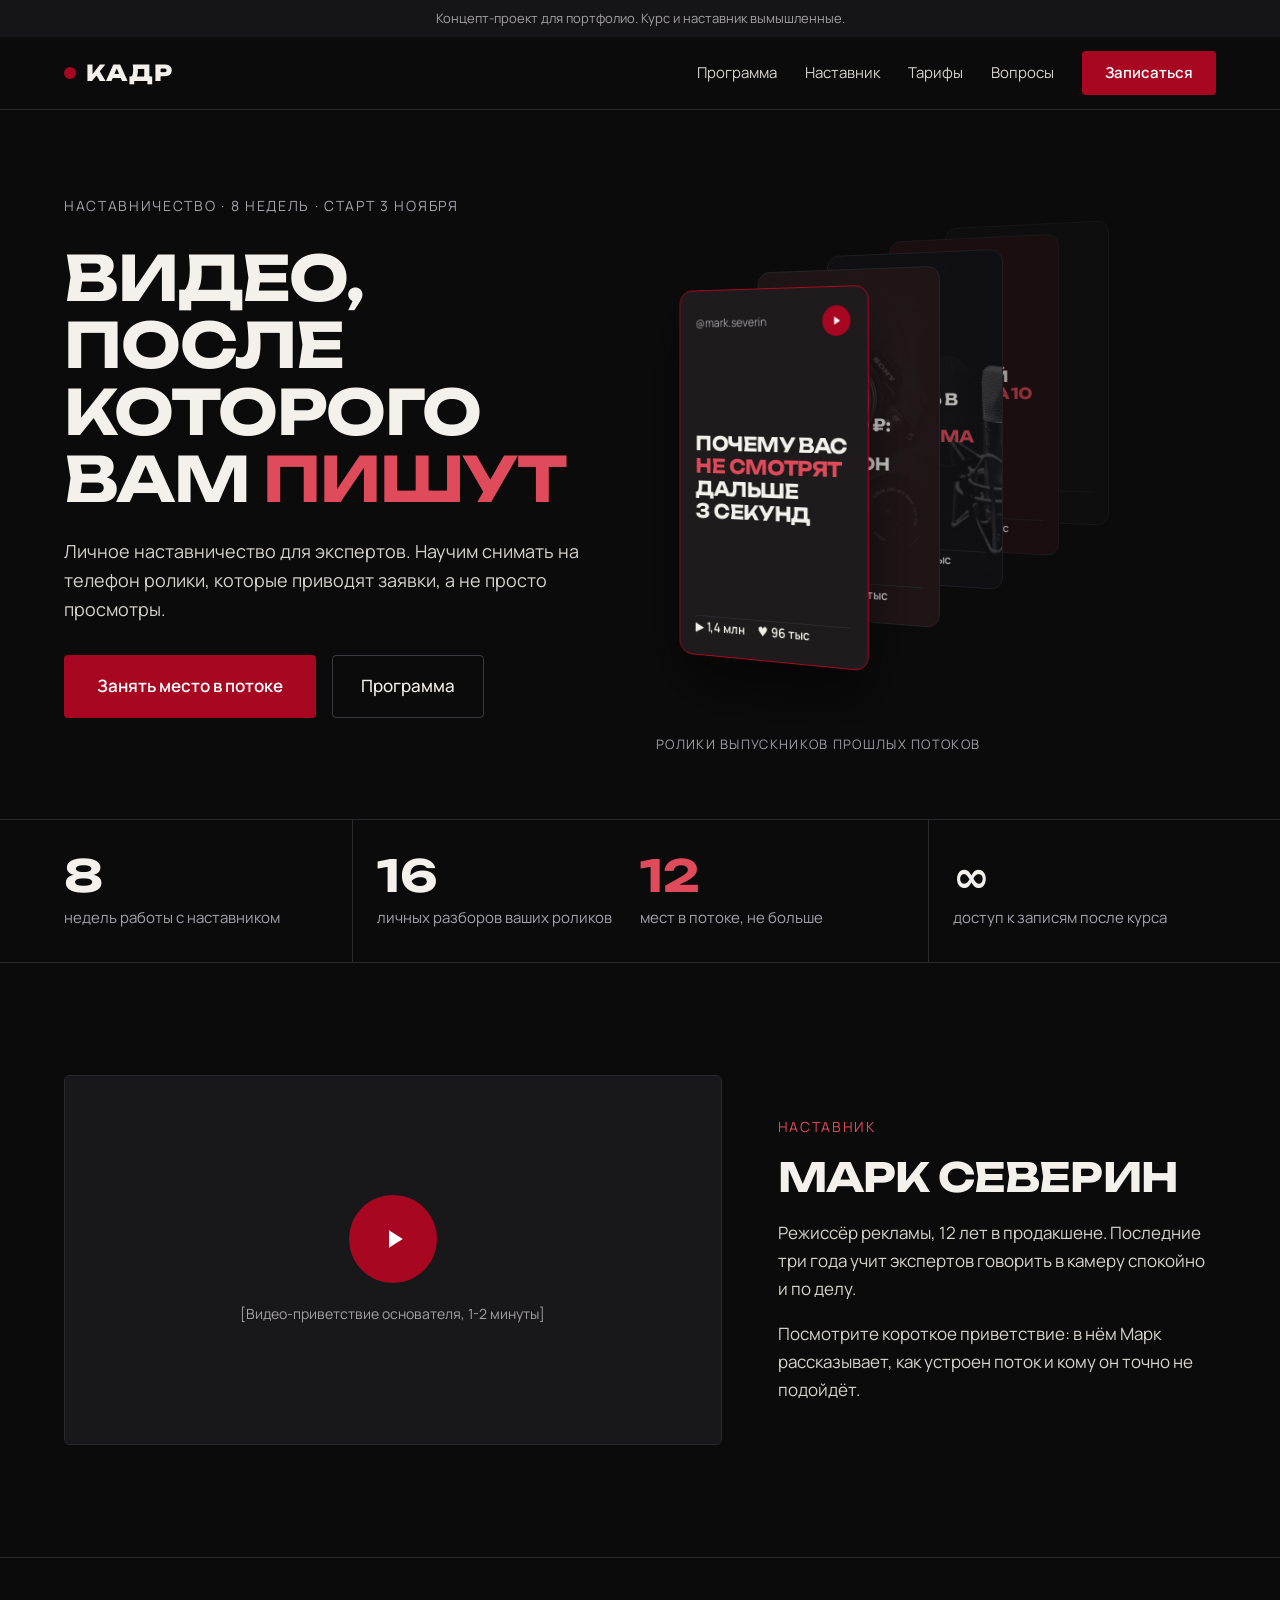
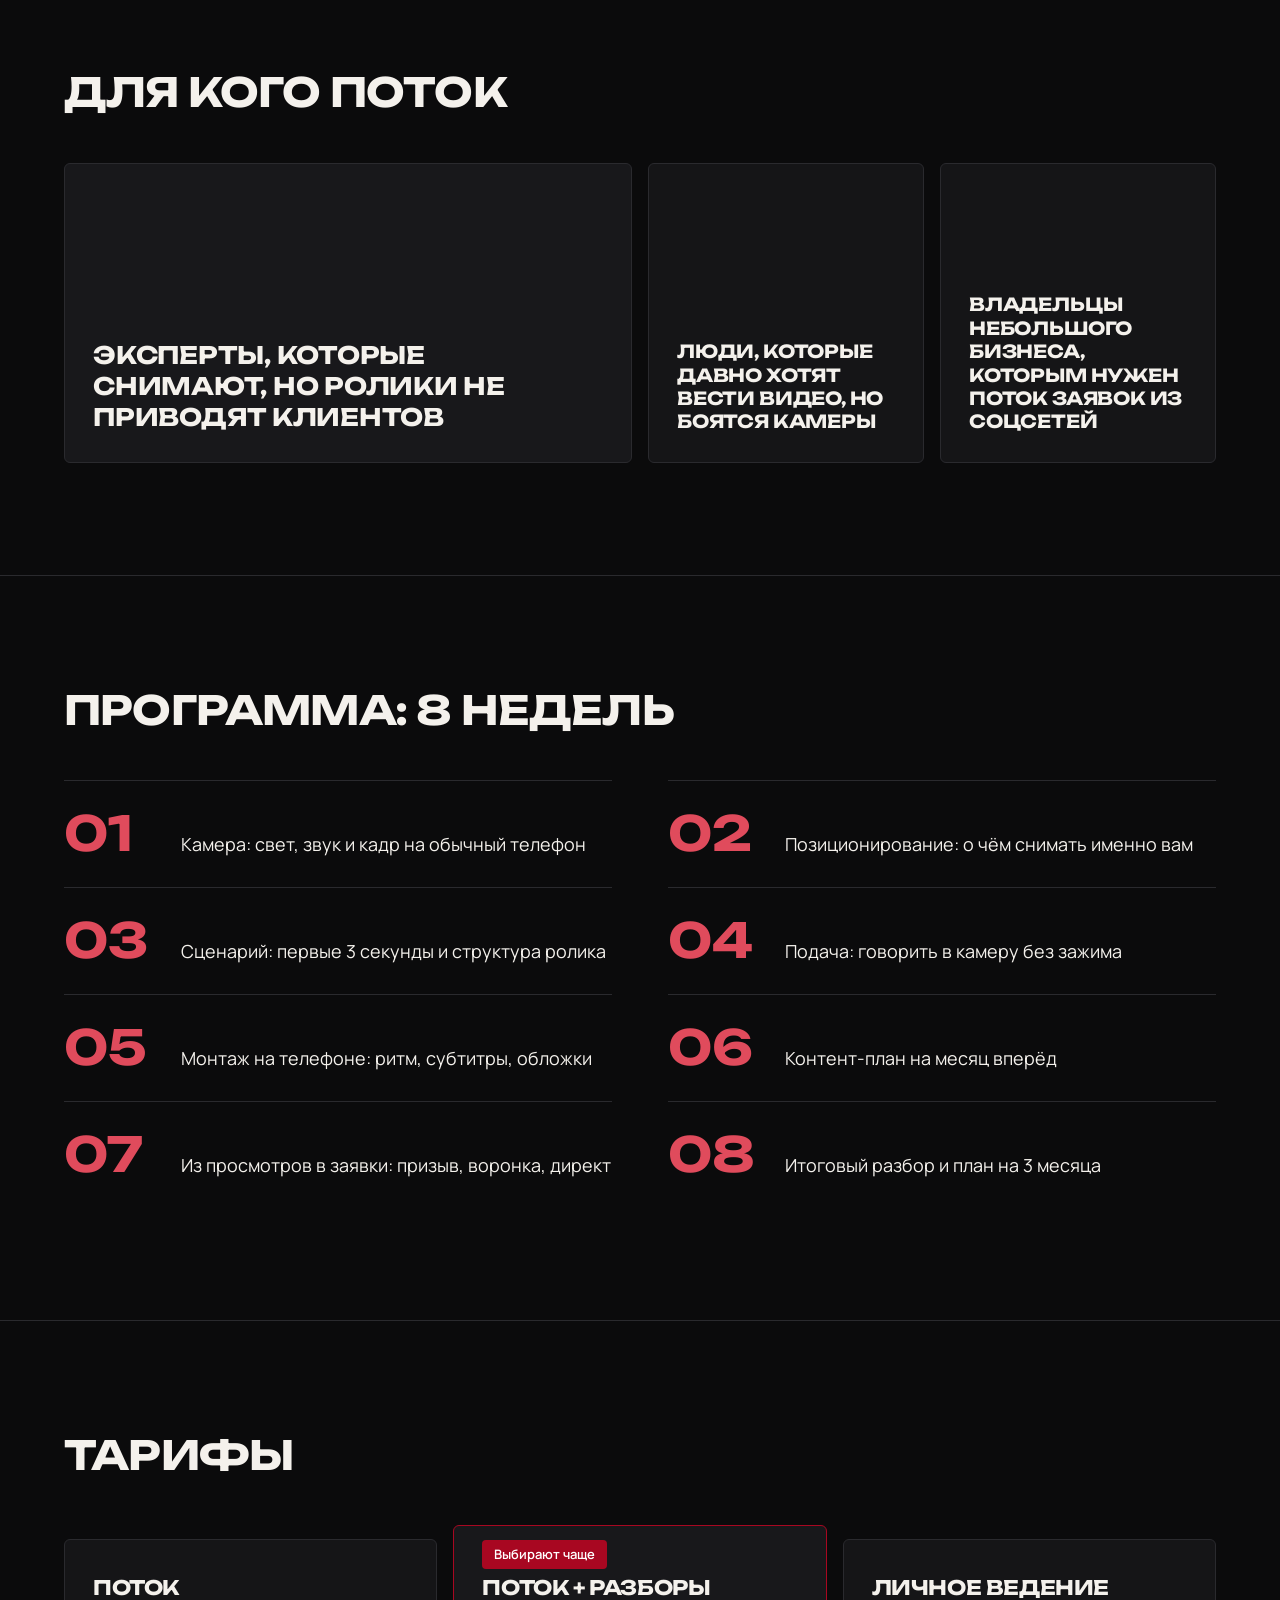
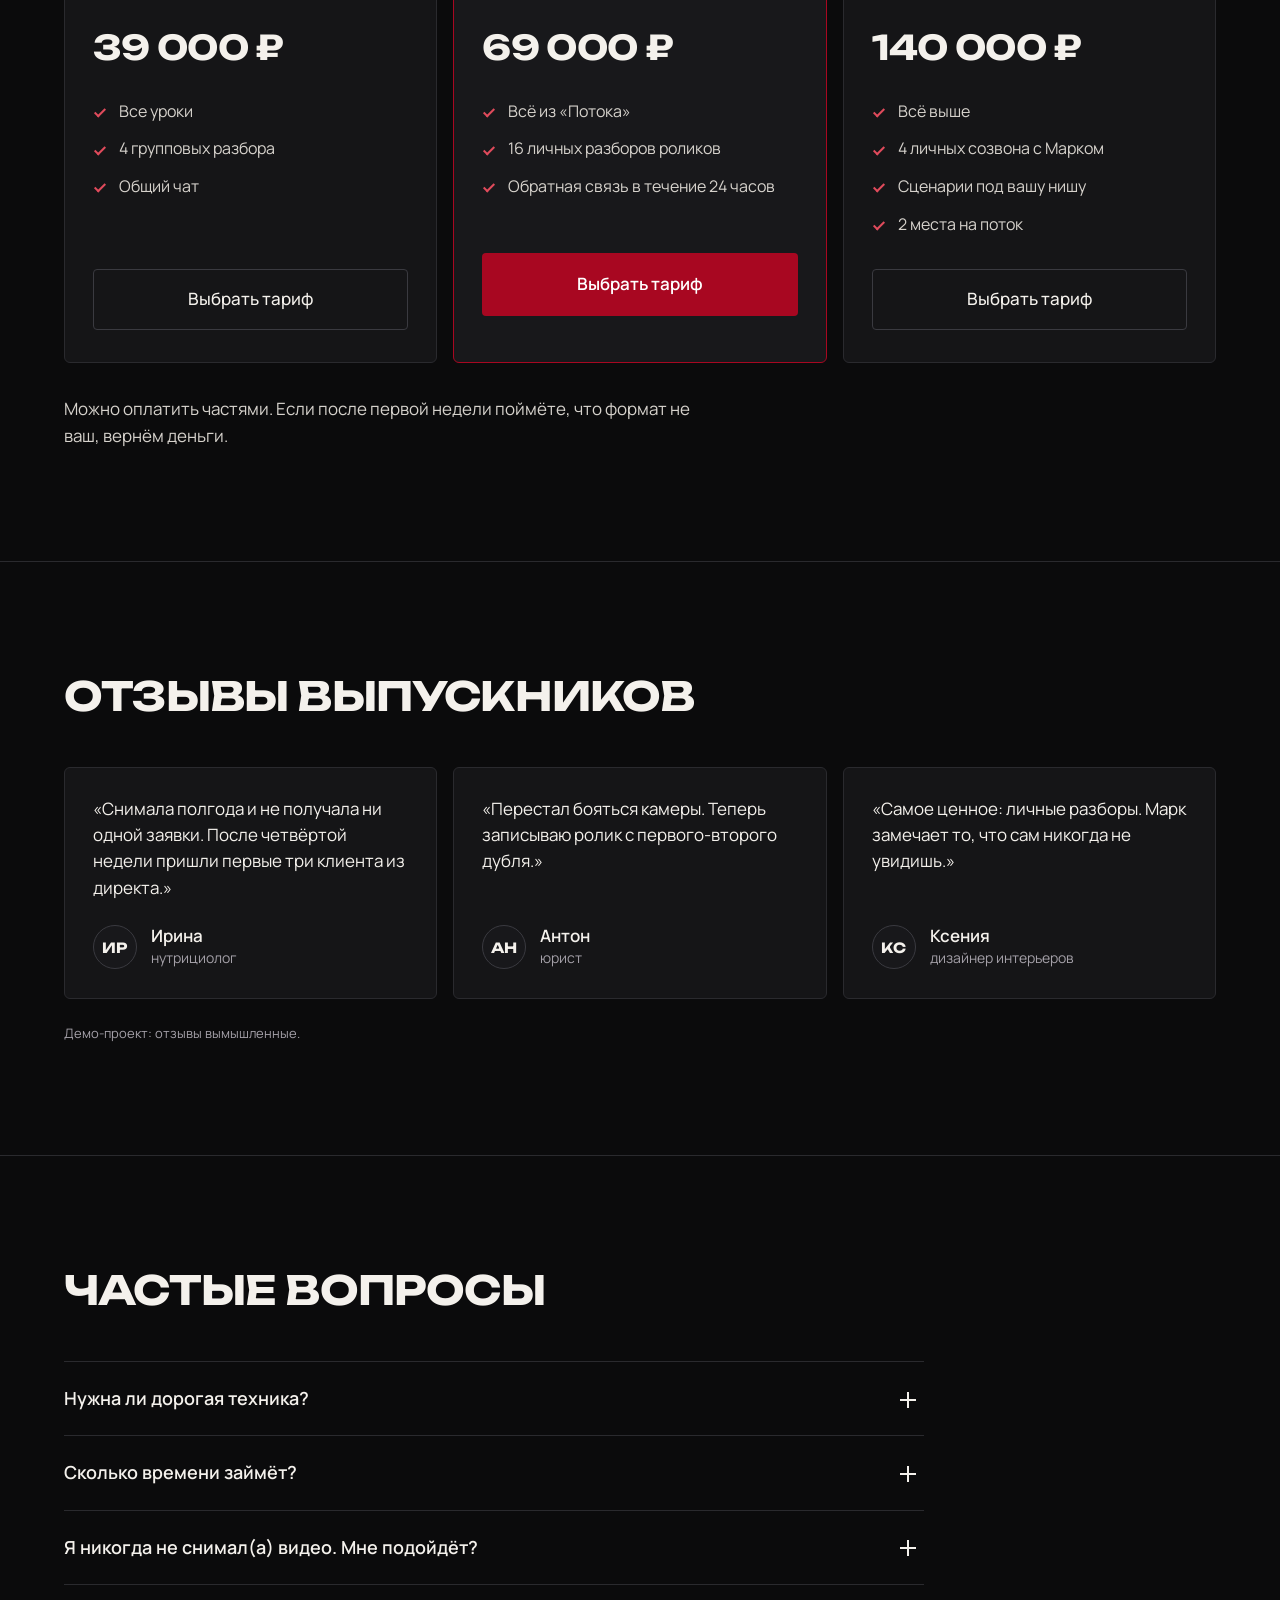
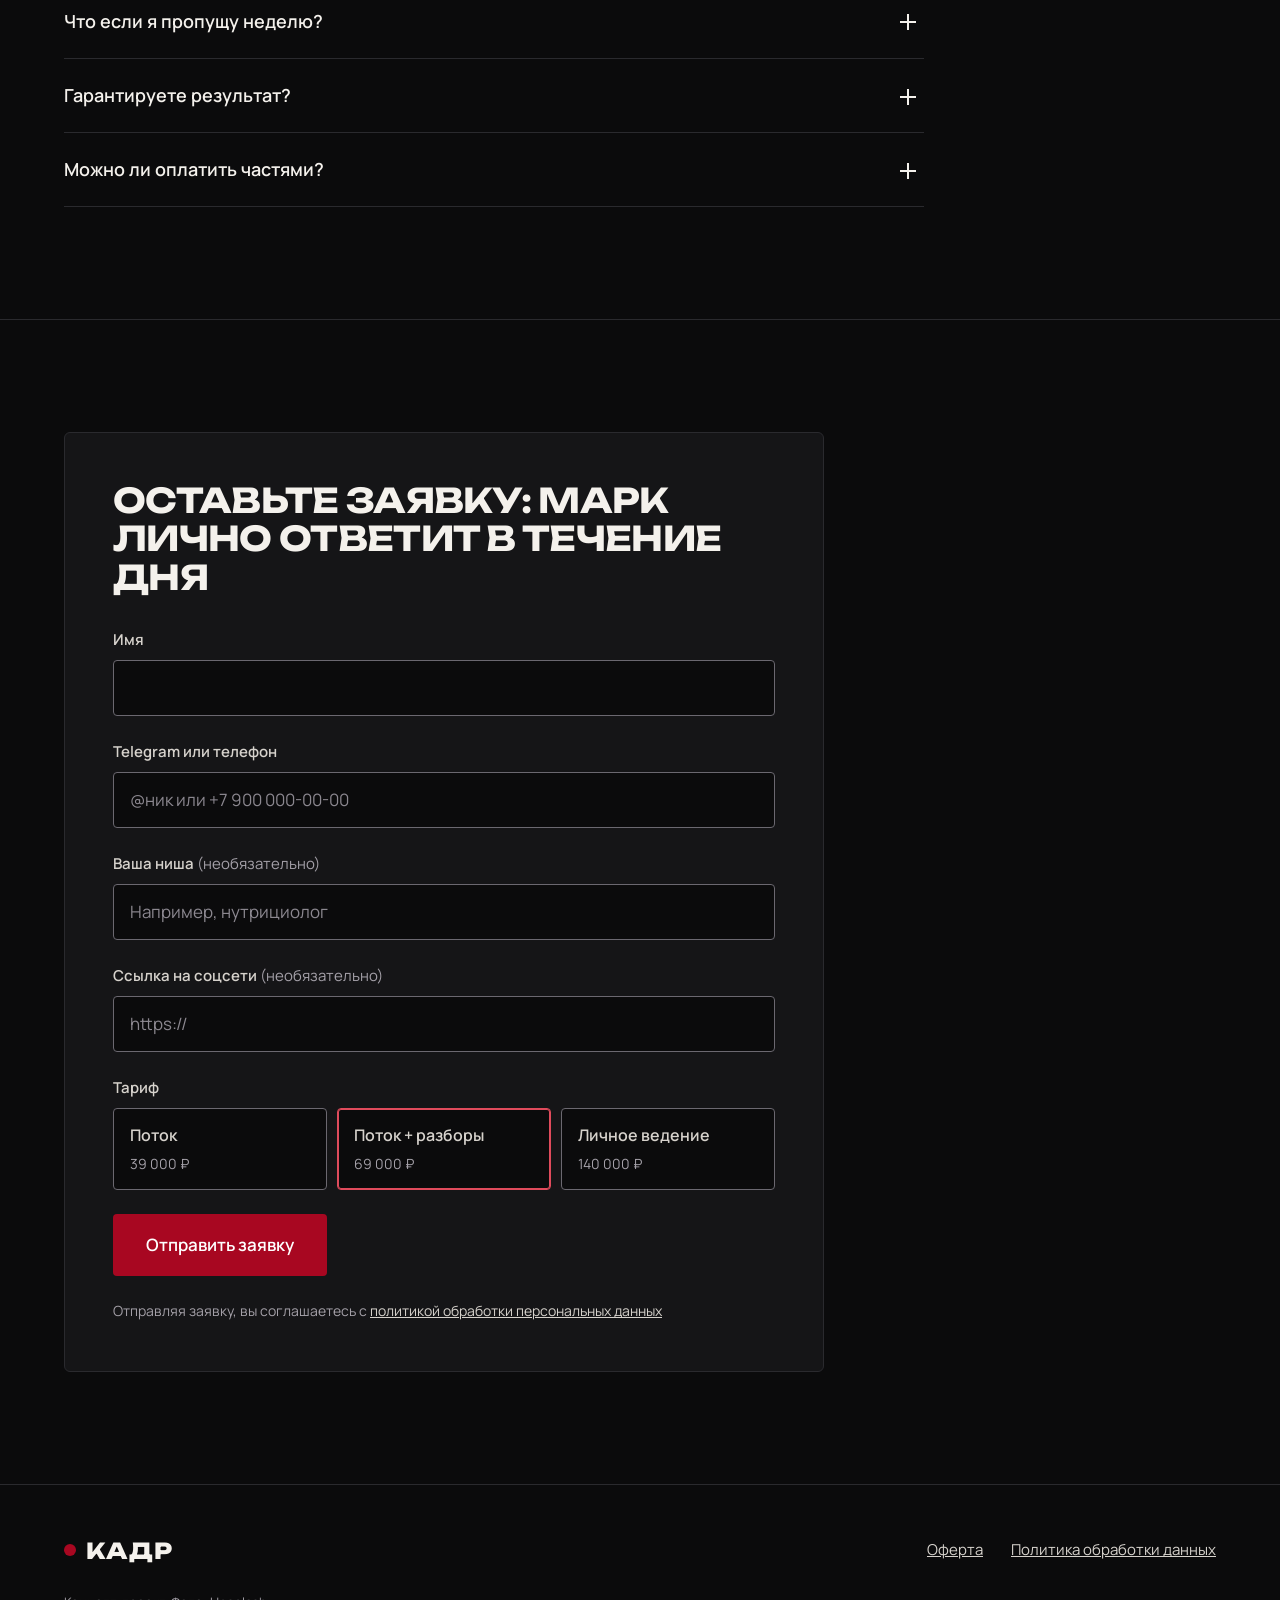
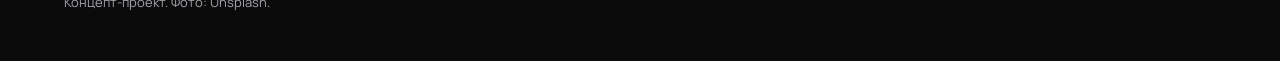
==== commit af089a9d: "Правка формулировки в блоке «Для кого» Co-Authored-By: Claude Sonnet 5.5 <noreply@anthropic.com>" ====
--- a/index.html
+++ b/index.html
@@ -123,7 +123,7 @@
       <div class="section-head reveal"><h2 class="h2">Для кого поток</h2></div>
       <div class="who-grid">
         <div class="who-card is-wide reveal"><h3 class="h3">Эксперты, которые снимают, но ролики не приводят клиентов</h3></div>
-        <div class="who-card reveal" style="--d:.07s"><h3 class="h3">Те, кто давно хочет вести видео, но боится камеры</h3></div>
+        <div class="who-card reveal" style="--d:.07s"><h3 class="h3">Люди, которые давно хотят вести видео, но боятся камеры</h3></div>
         <div class="who-card reveal" style="--d:.14s"><h3 class="h3">Владельцы небольшого бизнеса, которым нужен поток заявок из соцсетей</h3></div>
       </div>
     </div>
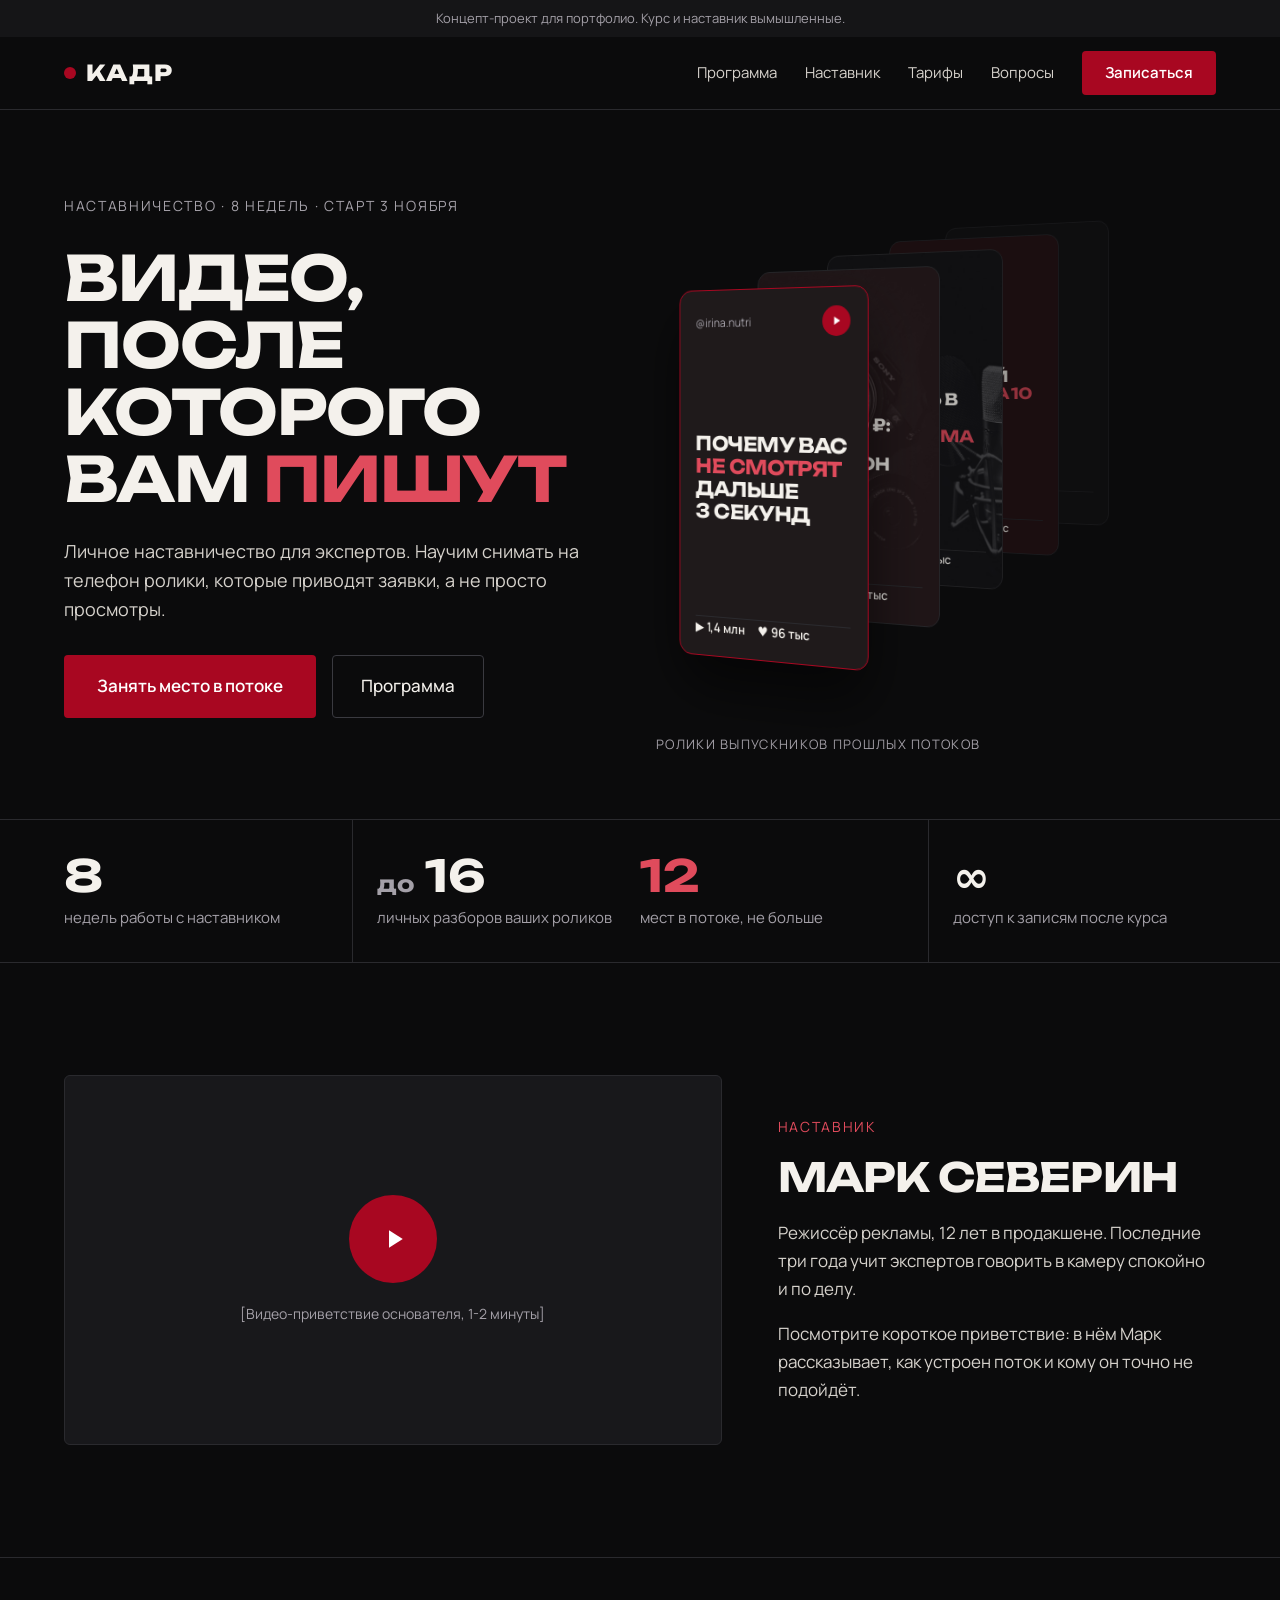
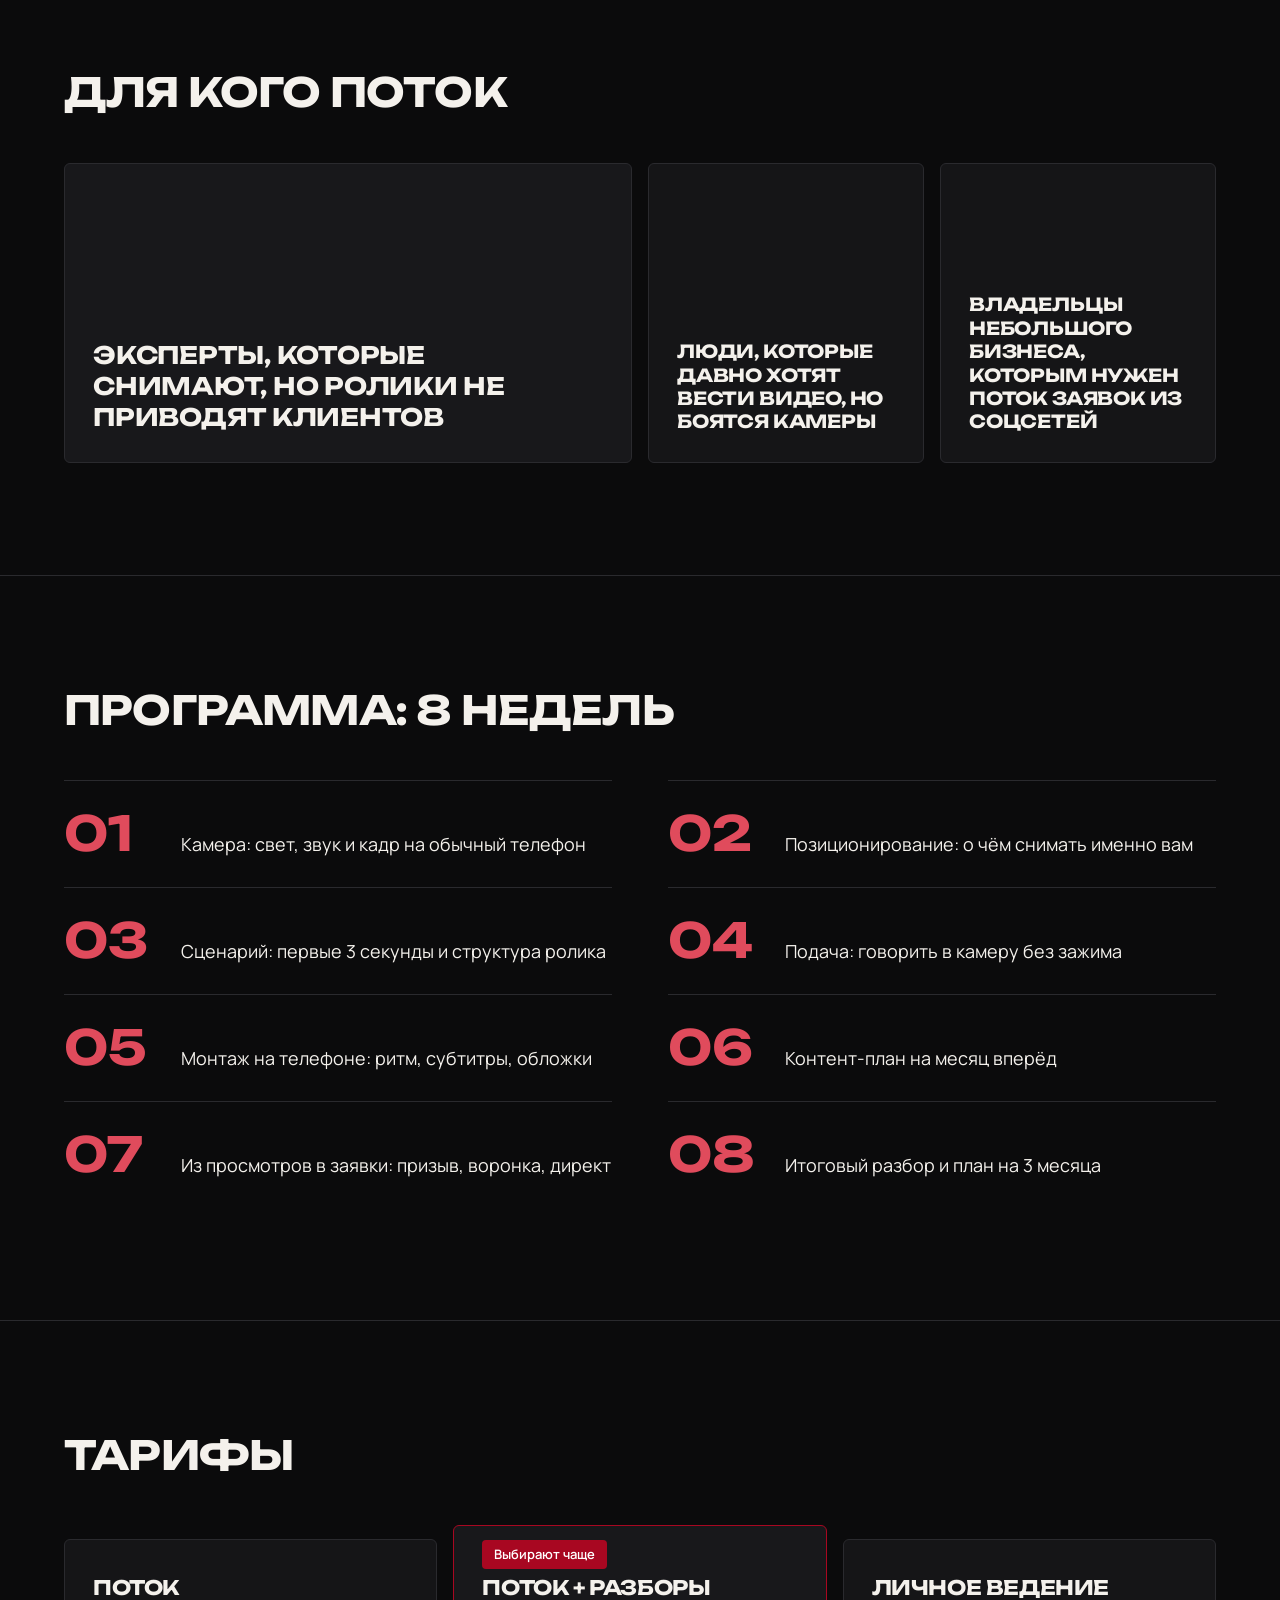
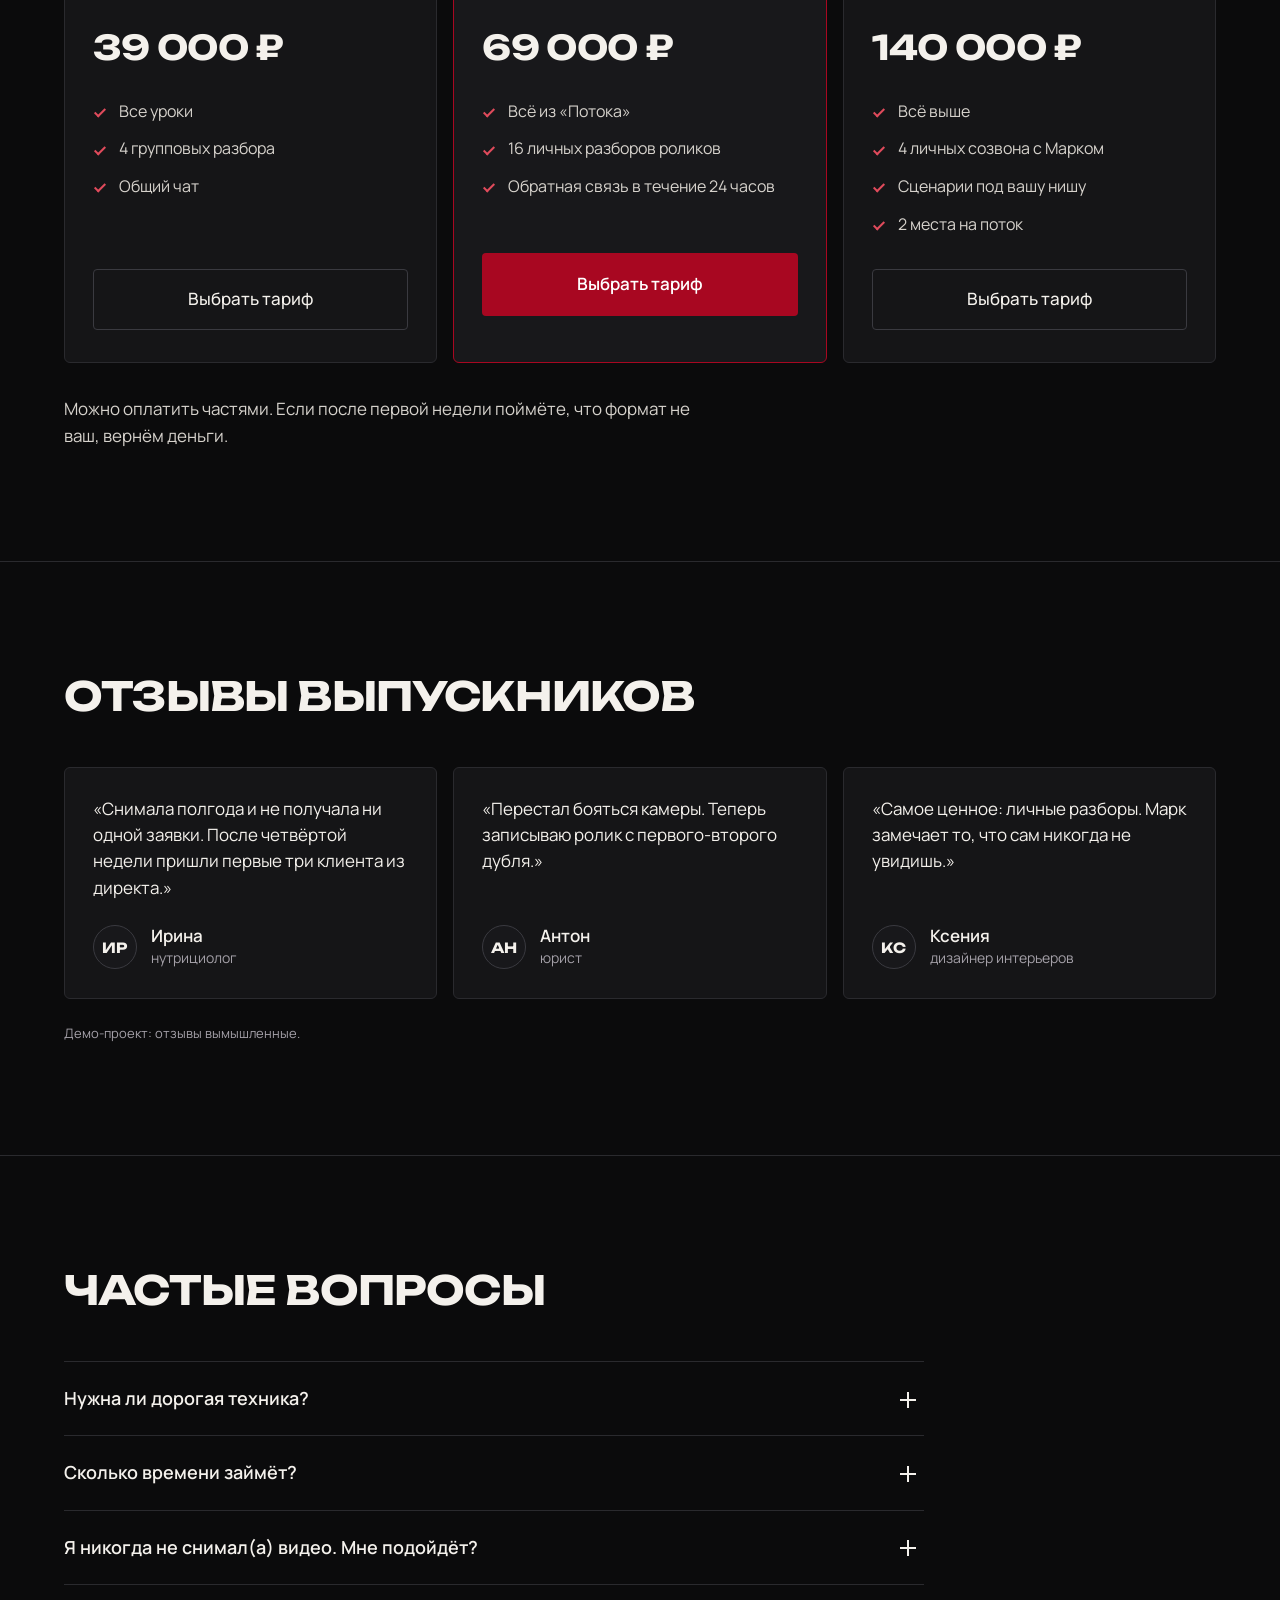
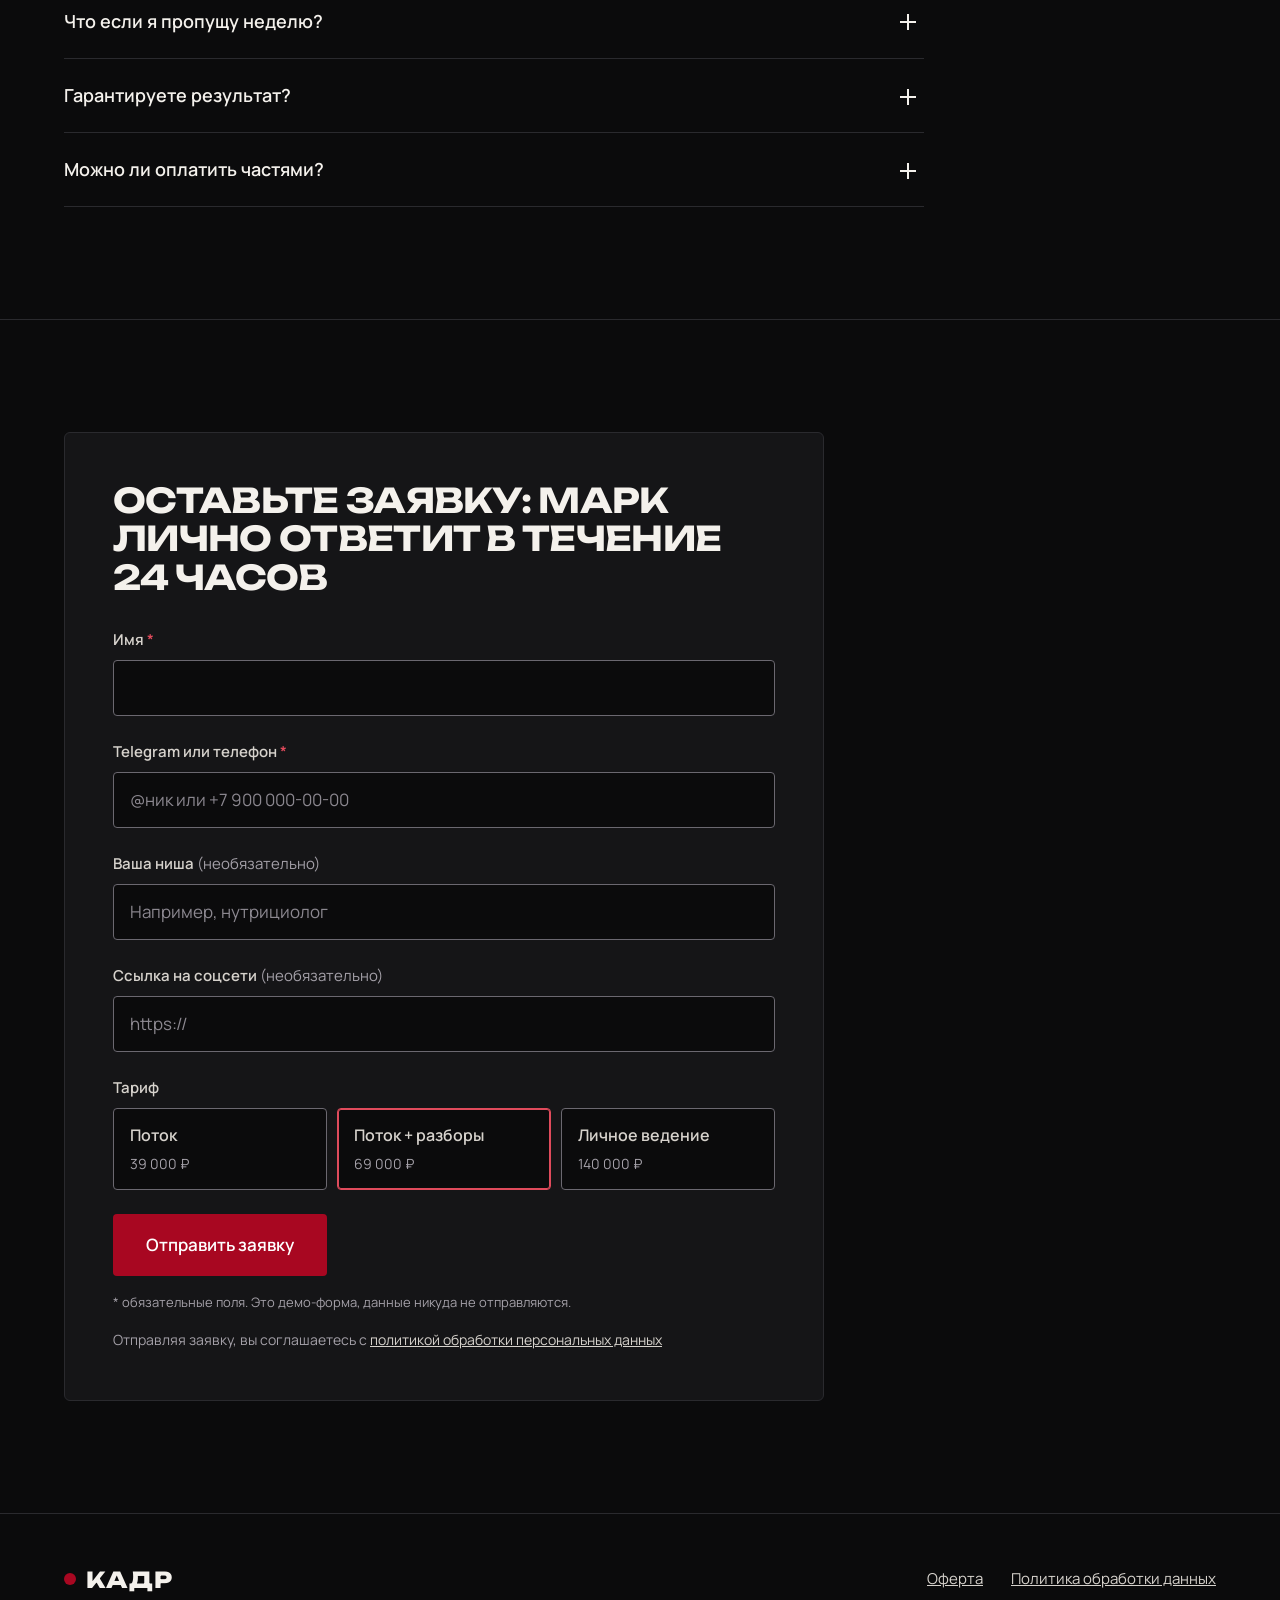
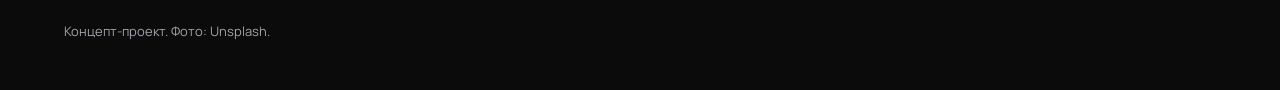
==== commit 90acfc41: "Правки: ники учеников, «до 16», сроки 24 часа, обязательные поля, цены Co-Authored-By: Claude Sonnet" ====
--- a/index.html
+++ b/index.html
@@ -54,29 +54,29 @@
         <div class="fan-stage">
           <div class="fan" role="list" aria-label="Ролики выпускников">
             <article class="reel front r1" role="listitem" style="--c:#1F1A1B">
-              <div class="who"><span>@mark.severin</span><span class="play-sm" aria-hidden="true"><svg viewBox="0 0 24 24"><path d="M8 5v14l11-7z" fill="#FFFFFF"/></svg></span></div>
+              <div class="who"><span>@irina.nutri</span><span class="play-sm" aria-hidden="true"><svg viewBox="0 0 24 24"><path d="M8 5v14l11-7z" fill="#FFFFFF"/></svg></span></div>
               <div class="title">Почему вас <span class="accent">не&nbsp;смотрят</span> дальше 3&nbsp;секунд</div>
               <div class="stats"><span>▶ 1,4 млн</span><span>♥ 96 тыс</span></div>
             </article>
             <article class="reel r2" role="listitem" style="--c:#241517">
               <img src="img/camera.jpg" alt="" loading="lazy" width="420" height="748">
-              <div class="who"><span>@mark.severin</span></div>
+              <div class="who"><span>@anton.law</span></div>
               <div class="title">Свет за&nbsp;0&nbsp;₽: <span class="accent">окно</span> и&nbsp;телефон</div>
               <div class="stats"><span>▶ 870 тыс</span><span>♥ 54 тыс</span></div>
             </article>
             <article class="reel r3" role="listitem" style="--c:#1A1A1F">
               <img src="img/mic.jpg" alt="" loading="lazy" width="420" height="748">
-              <div class="who"><span>@mark.severin</span></div>
+              <div class="who"><span>@ksenia.interiors</span></div>
               <div class="title">Говорить в камеру <span class="accent">без&nbsp;зажима</span></div>
               <div class="stats"><span>▶ 2,1 млн</span><span>♥ 130 тыс</span></div>
             </article>
             <article class="reel r4" role="listitem" style="--c:#2A1619">
-              <div class="who"><span>@mark.severin</span></div>
+              <div class="who"><span>@olga.coach</span></div>
               <div class="title">Сценарий ролика <span class="accent">за&nbsp;10 минут</span></div>
               <div class="stats"><span>▶ 640 тыс</span><span>♥ 41 тыс</span></div>
             </article>
             <article class="reel r5" role="listitem" style="--c:#19191C">
-              <div class="who"><span>@mark.severin</span></div>
+              <div class="who"><span>@dmitry.fit</span></div>
               <div class="title">Ошибка, из&#8209;за которой <span class="accent">не&nbsp;пишут</span></div>
               <div class="stats"><span>▶ 1,1 млн</span><span>♥ 77 тыс</span></div>
             </article>
@@ -91,7 +91,7 @@
   <section class="stats" aria-label="Курс в цифрах">
     <div class="wrap stats-grid">
       <div class="stat reveal"><b>8</b><span>недель работы с наставником</span></div>
-      <div class="stat reveal" style="--d:.06s"><b>16</b><span>личных разборов ваших роликов</span></div>
+      <div class="stat reveal" style="--d:.06s"><b><small>до</small> 16</b><span>личных разборов ваших роликов</span></div>
       <div class="stat is-red reveal" style="--d:.12s"><b>12</b><span>мест в потоке, не больше</span></div>
       <div class="stat reveal" style="--d:.18s"><b>∞</b><span>доступ к записям после курса</span></div>
     </div>
@@ -229,16 +229,16 @@
   <section class="section" id="apply">
     <div class="wrap">
       <div class="apply-card reveal" id="card">
-        <h2 class="h2">Оставьте заявку: Марк лично ответит в течение дня</h2>
+        <h2 class="h2">Оставьте заявку: Марк лично ответит в течение 24 часов</h2>
         <form class="form" id="form" novalidate>
           <div class="field">
-            <label for="name">Имя</label>
-            <input class="input" id="name" name="name" type="text" autocomplete="given-name" aria-describedby="name-err">
+            <label for="name">Имя <span class="req" aria-hidden="true">*</span></label>
+            <input class="input" id="name" name="name" type="text" autocomplete="given-name" required aria-required="true" aria-describedby="name-err">
             <p class="err" id="name-err" role="alert"></p>
           </div>
           <div class="field">
-            <label for="contact">Telegram или телефон</label>
-            <input class="input" id="contact" name="contact" type="text" autocomplete="off" placeholder="@ник или +7 900 000-00-00" aria-describedby="contact-err">
+            <label for="contact">Telegram или телефон <span class="req" aria-hidden="true">*</span></label>
+            <input class="input" id="contact" name="contact" type="text" autocomplete="off" required aria-required="true" placeholder="@ник или +7 900 000-00-00" aria-describedby="contact-err">
             <p class="err" id="contact-err" role="alert"></p>
           </div>
           <div class="field">
@@ -258,11 +258,12 @@
             </div>
           </fieldset>
           <button class="btn btn-primary" type="submit">Отправить заявку</button>
+          <p class="demo-note">* обязательные поля. Это демо-форма, данные никуда не отправляются.</p>
           <p class="consent">Отправляя заявку, вы соглашаетесь с <a href="privacy.html">политикой обработки персональных данных</a></p>
         </form>
         <div class="done" id="done" tabindex="-1" role="status">
           <h3 class="h3">Спасибо!</h3>
-          <p>Марк напишет вам в течение дня.</p>
+          <p>Марк напишет вам в течение 24 часов.</p>
           <small>Это демо-форма, данные никуда не отправляются.</small>
         </div>
       </div>
--- a/styles.css
+++ b/styles.css
@@ -250,6 +250,7 @@
 .stat b { display: block; font-family: var(--font-head); font-weight: 700; font-size: 40px; line-height: 1.1; }
 .stat span { display: block; margin-top: 6px; font-size: 15px; color: var(--muted); }
 .stat.is-red b { color: var(--red-text); }
+.stat b small { font-size: 0.5em; font-weight: 700; color: var(--muted); letter-spacing: 0; }
 @media (min-width: 900px) {
   .stats-grid { grid-template-columns: repeat(4, 1fr); }
   .stat { padding: 32px 24px; border-left: 1px solid var(--line); border-top: 0 !important; }
@@ -329,7 +330,7 @@
   padding: 4px 12px; border-radius: 4px;
 }
 .plan h3 { font-family: var(--font-head); font-weight: 700; font-size: 20px; text-transform: uppercase; letter-spacing: -0.02em; }
-.price { margin: 16px 0 24px; font-family: var(--font-head); font-weight: 700; font-size: 34px; letter-spacing: -0.02em; white-space: nowrap; }
+.price { margin: 16px 0 24px; font-family: var(--font-head); font-weight: 700; font-size: clamp(28px, 8vw, 34px); letter-spacing: -0.02em; overflow-wrap: anywhere; }
 .plan ul { display: grid; gap: 12px; margin-bottom: 32px; color: var(--text-2); font-size: 16px; }
 .plan li { position: relative; padding-left: 26px; }
 .plan li::before {
@@ -405,7 +406,9 @@
 .tariff input:checked + span { border-color: var(--red-text); box-shadow: inset 0 0 0 1px var(--red-text); }
 .tariff input:focus-visible + span { outline: 2px solid var(--text); outline-offset: 2px; }
 .form .btn { width: 100%; }
-.consent { font-size: 14px; color: var(--muted); }
+.req { color: var(--red-text); }
+.demo-note { font-size: 13px; color: var(--muted); margin-top: -8px; }
+.consent { font-size: 14px; color: var(--muted); margin-top: -8px; }
 .consent a { color: var(--text-2); }
 .done { display: none; padding: 8px 0; }
 .done:focus { outline: none; }
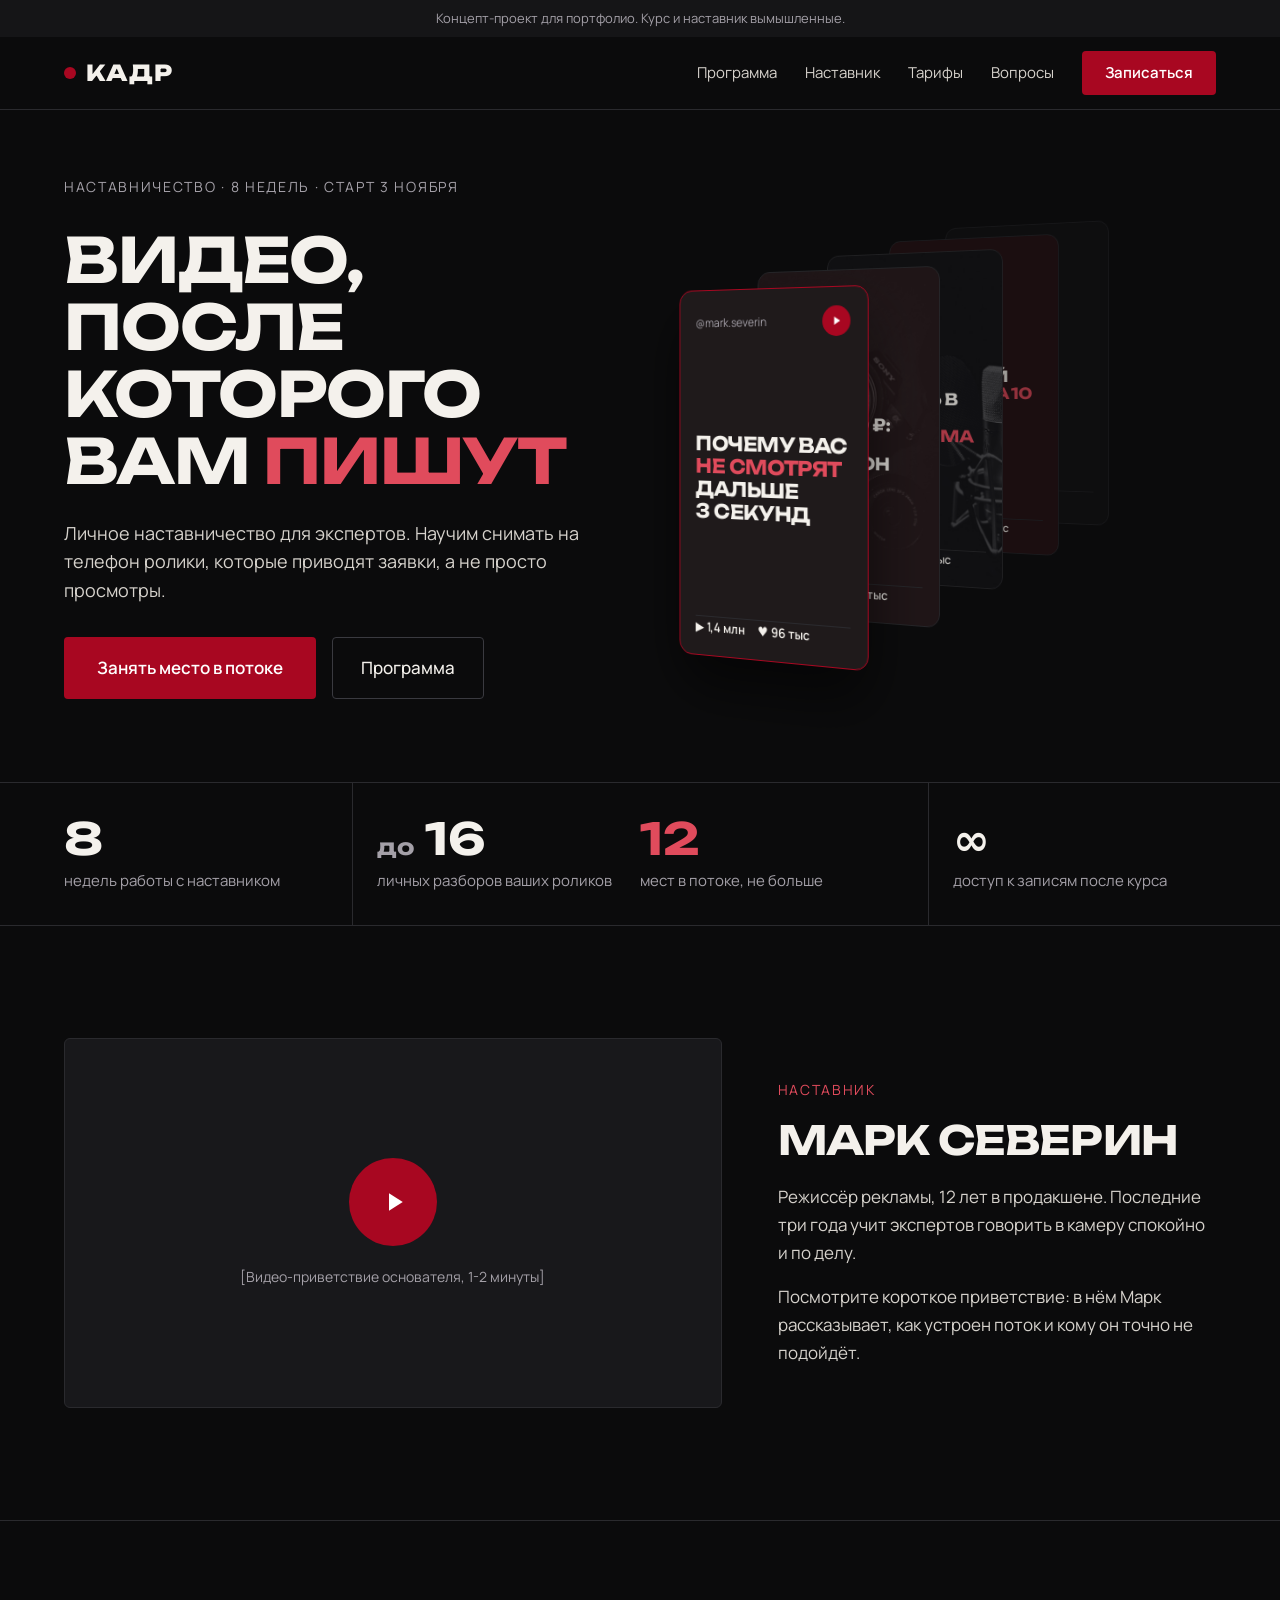
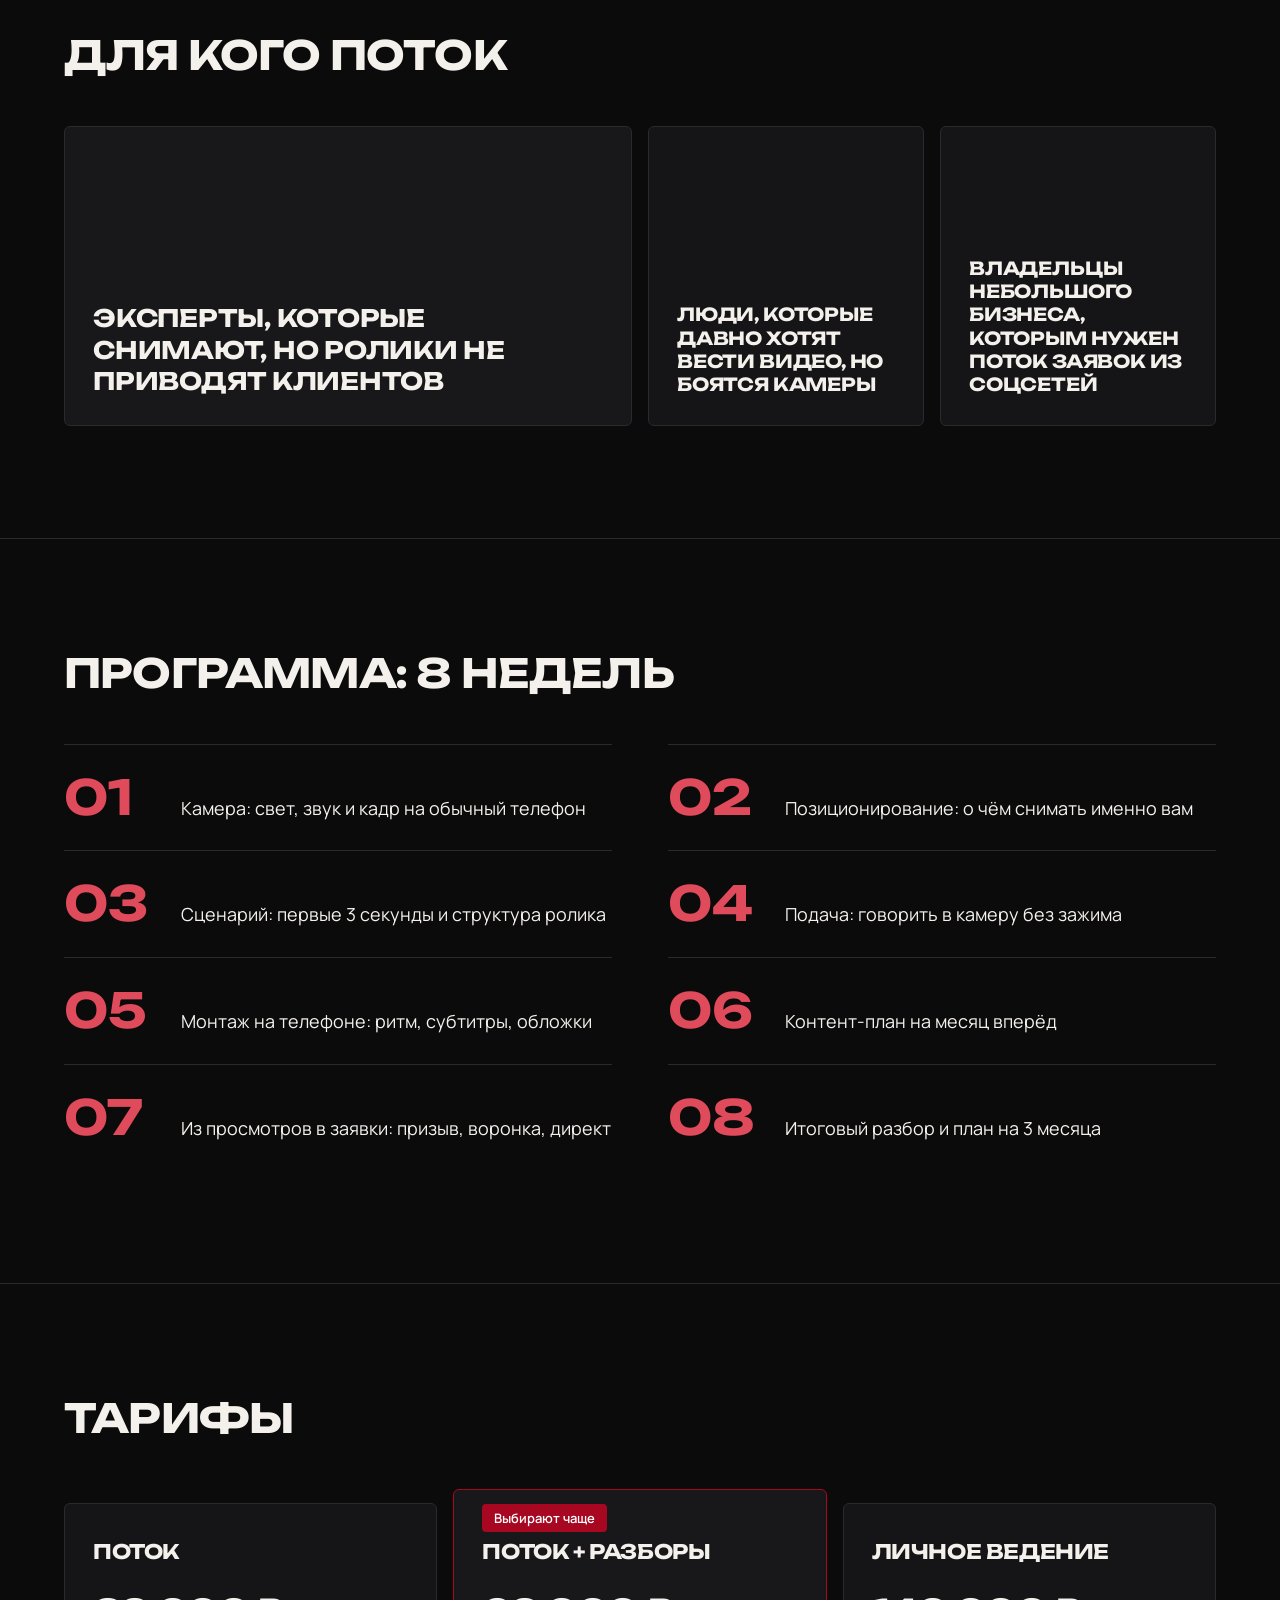
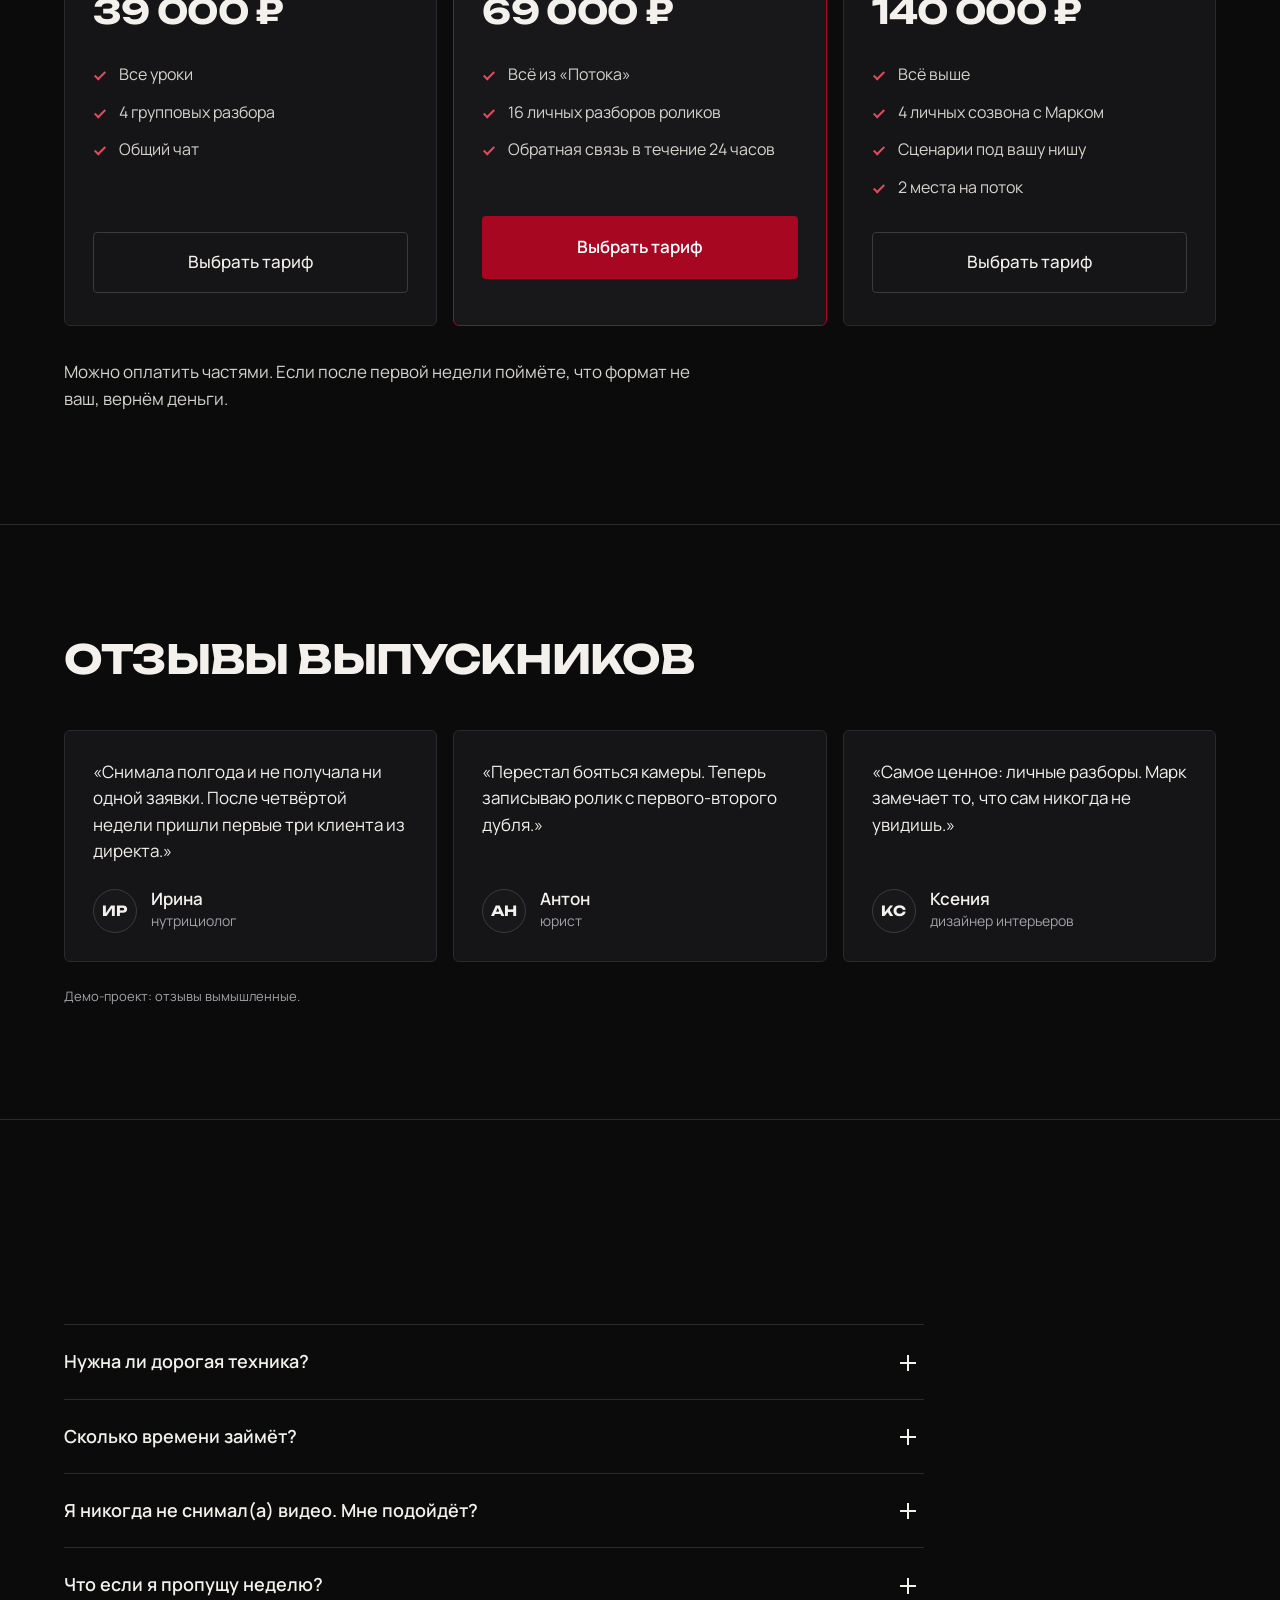
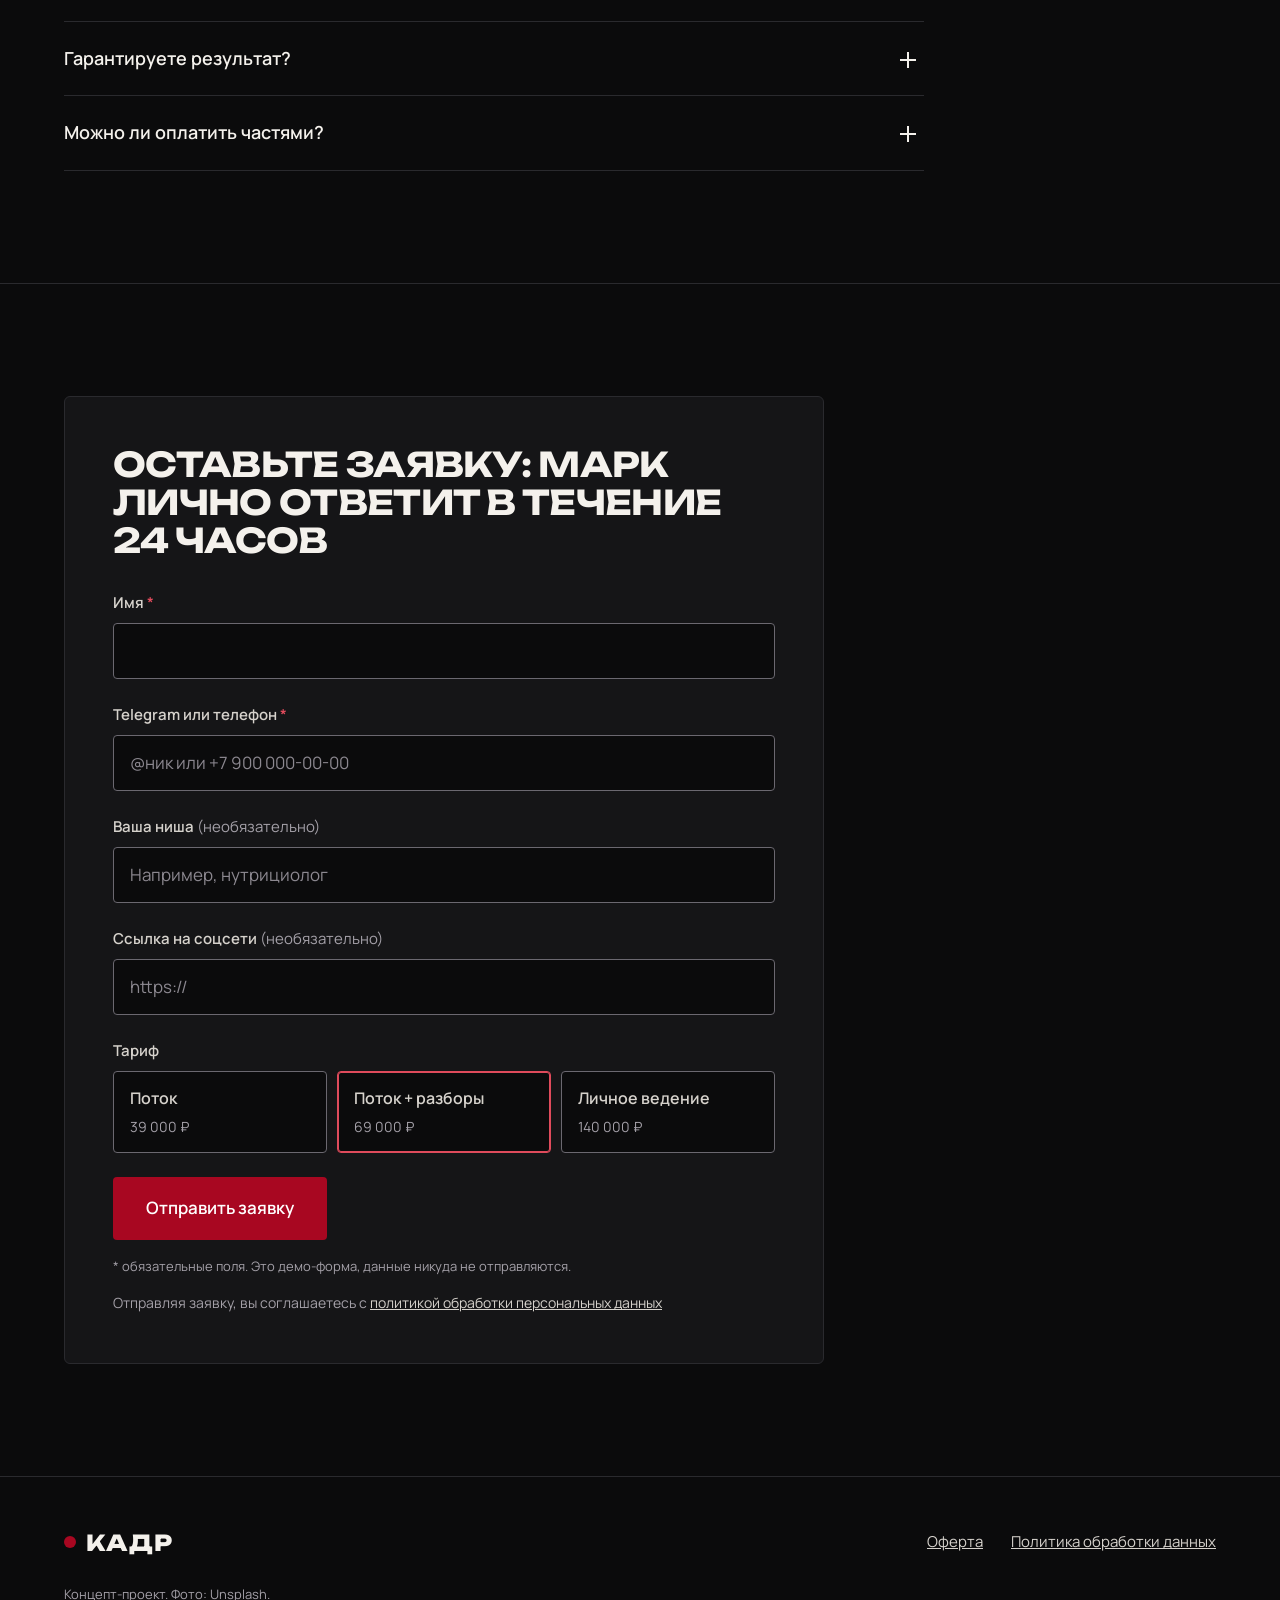
==== commit a83d13c6: "Автор роликов снова Марк, убрана подпись про выпускников Co-Authored-By: Claude Sonnet 5.5 <noreply@" ====
--- a/index.html
+++ b/index.html
@@ -52,37 +52,36 @@
 
       <div class="fan-col">
         <div class="fan-stage">
-          <div class="fan" role="list" aria-label="Ролики выпускников">
+          <div class="fan" role="list" aria-label="Ролики Марка Северина">
             <article class="reel front r1" role="listitem" style="--c:#1F1A1B">
-              <div class="who"><span>@irina.nutri</span><span class="play-sm" aria-hidden="true"><svg viewBox="0 0 24 24"><path d="M8 5v14l11-7z" fill="#FFFFFF"/></svg></span></div>
+              <div class="who"><span>@mark.severin</span><span class="play-sm" aria-hidden="true"><svg viewBox="0 0 24 24"><path d="M8 5v14l11-7z" fill="#FFFFFF"/></svg></span></div>
               <div class="title">Почему вас <span class="accent">не&nbsp;смотрят</span> дальше 3&nbsp;секунд</div>
               <div class="stats"><span>▶ 1,4 млн</span><span>♥ 96 тыс</span></div>
             </article>
             <article class="reel r2" role="listitem" style="--c:#241517">
               <img src="img/camera.jpg" alt="" loading="lazy" width="420" height="748">
-              <div class="who"><span>@anton.law</span></div>
+              <div class="who"><span>@mark.severin</span></div>
               <div class="title">Свет за&nbsp;0&nbsp;₽: <span class="accent">окно</span> и&nbsp;телефон</div>
               <div class="stats"><span>▶ 870 тыс</span><span>♥ 54 тыс</span></div>
             </article>
             <article class="reel r3" role="listitem" style="--c:#1A1A1F">
               <img src="img/mic.jpg" alt="" loading="lazy" width="420" height="748">
-              <div class="who"><span>@ksenia.interiors</span></div>
+              <div class="who"><span>@mark.severin</span></div>
               <div class="title">Говорить в камеру <span class="accent">без&nbsp;зажима</span></div>
               <div class="stats"><span>▶ 2,1 млн</span><span>♥ 130 тыс</span></div>
             </article>
             <article class="reel r4" role="listitem" style="--c:#2A1619">
-              <div class="who"><span>@olga.coach</span></div>
+              <div class="who"><span>@mark.severin</span></div>
               <div class="title">Сценарий ролика <span class="accent">за&nbsp;10 минут</span></div>
               <div class="stats"><span>▶ 640 тыс</span><span>♥ 41 тыс</span></div>
             </article>
             <article class="reel r5" role="listitem" style="--c:#19191C">
-              <div class="who"><span>@dmitry.fit</span></div>
+              <div class="who"><span>@mark.severin</span></div>
               <div class="title">Ошибка, из&#8209;за которой <span class="accent">не&nbsp;пишут</span></div>
               <div class="stats"><span>▶ 1,1 млн</span><span>♥ 77 тыс</span></div>
             </article>
           </div>
         </div>
-        <p class="fan-cap">Ролики выпускников прошлых потоков</p>
       </div>
     </div>
   </section>
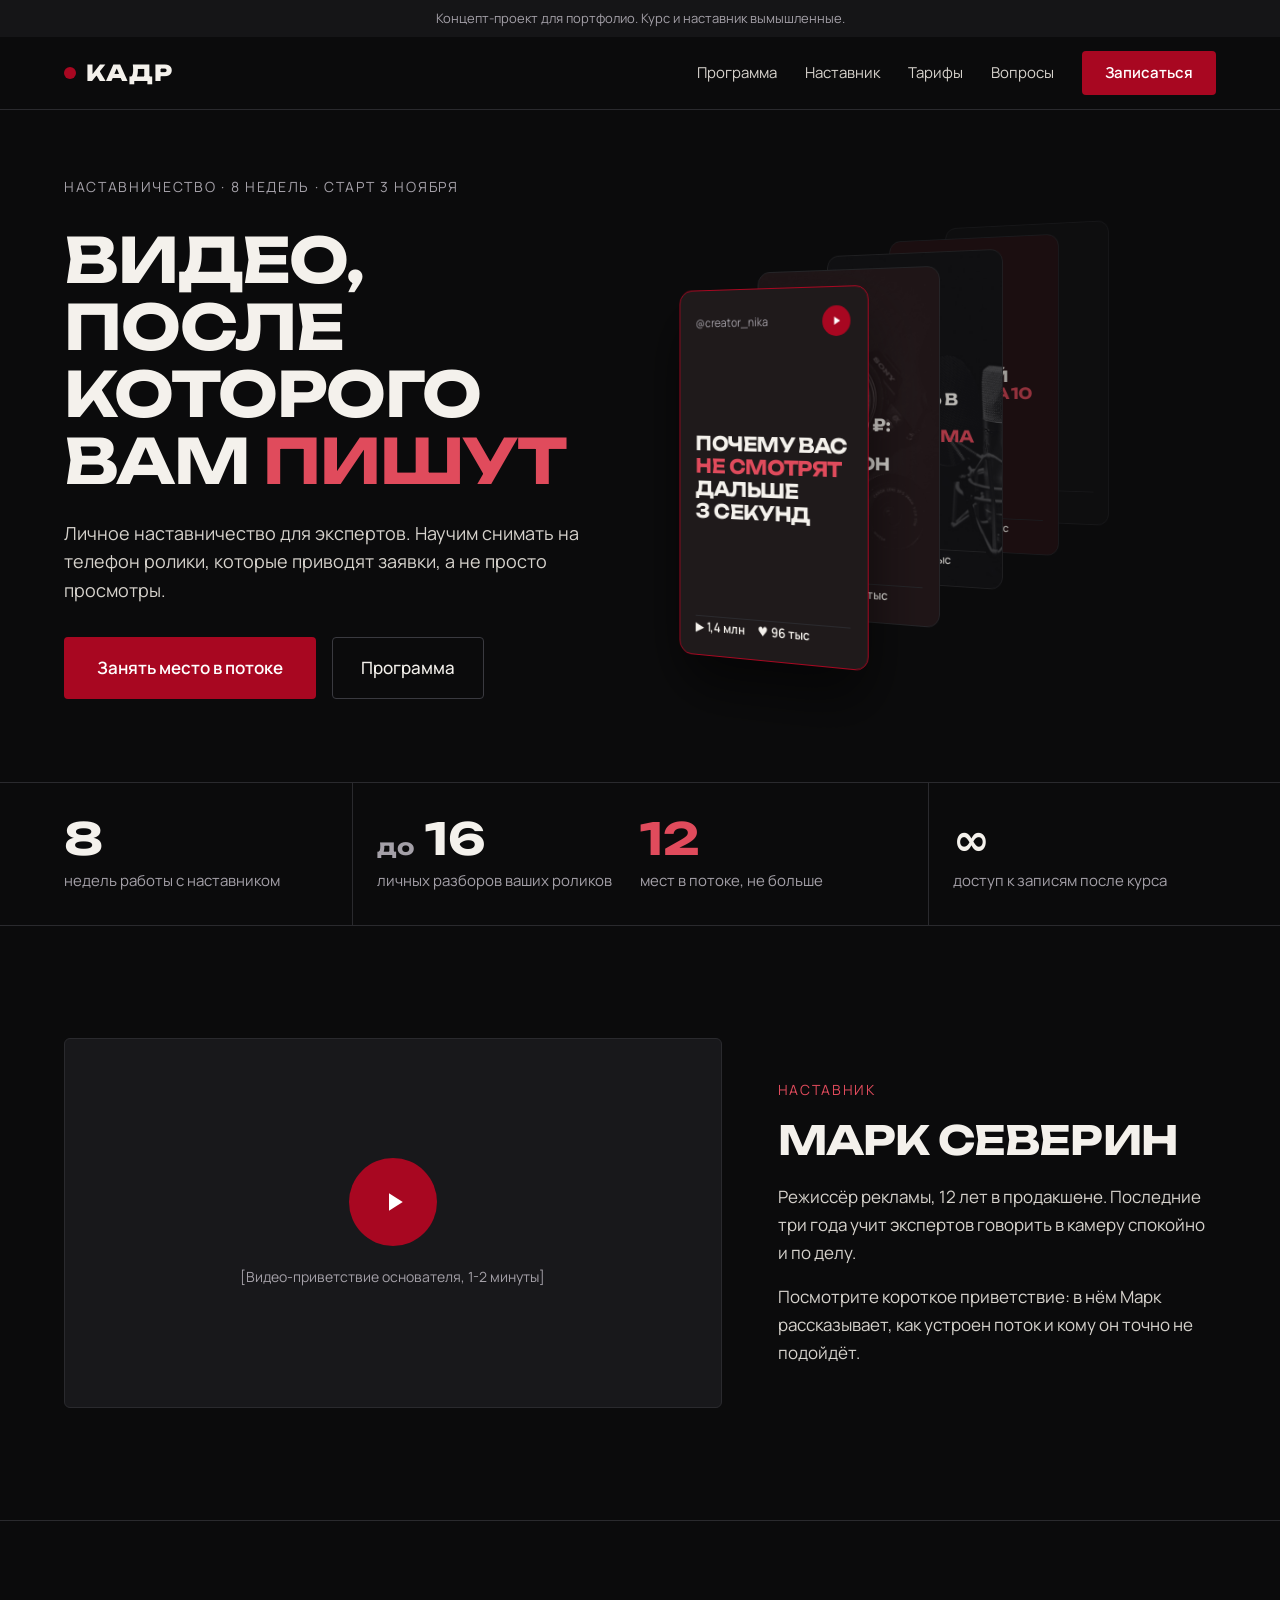
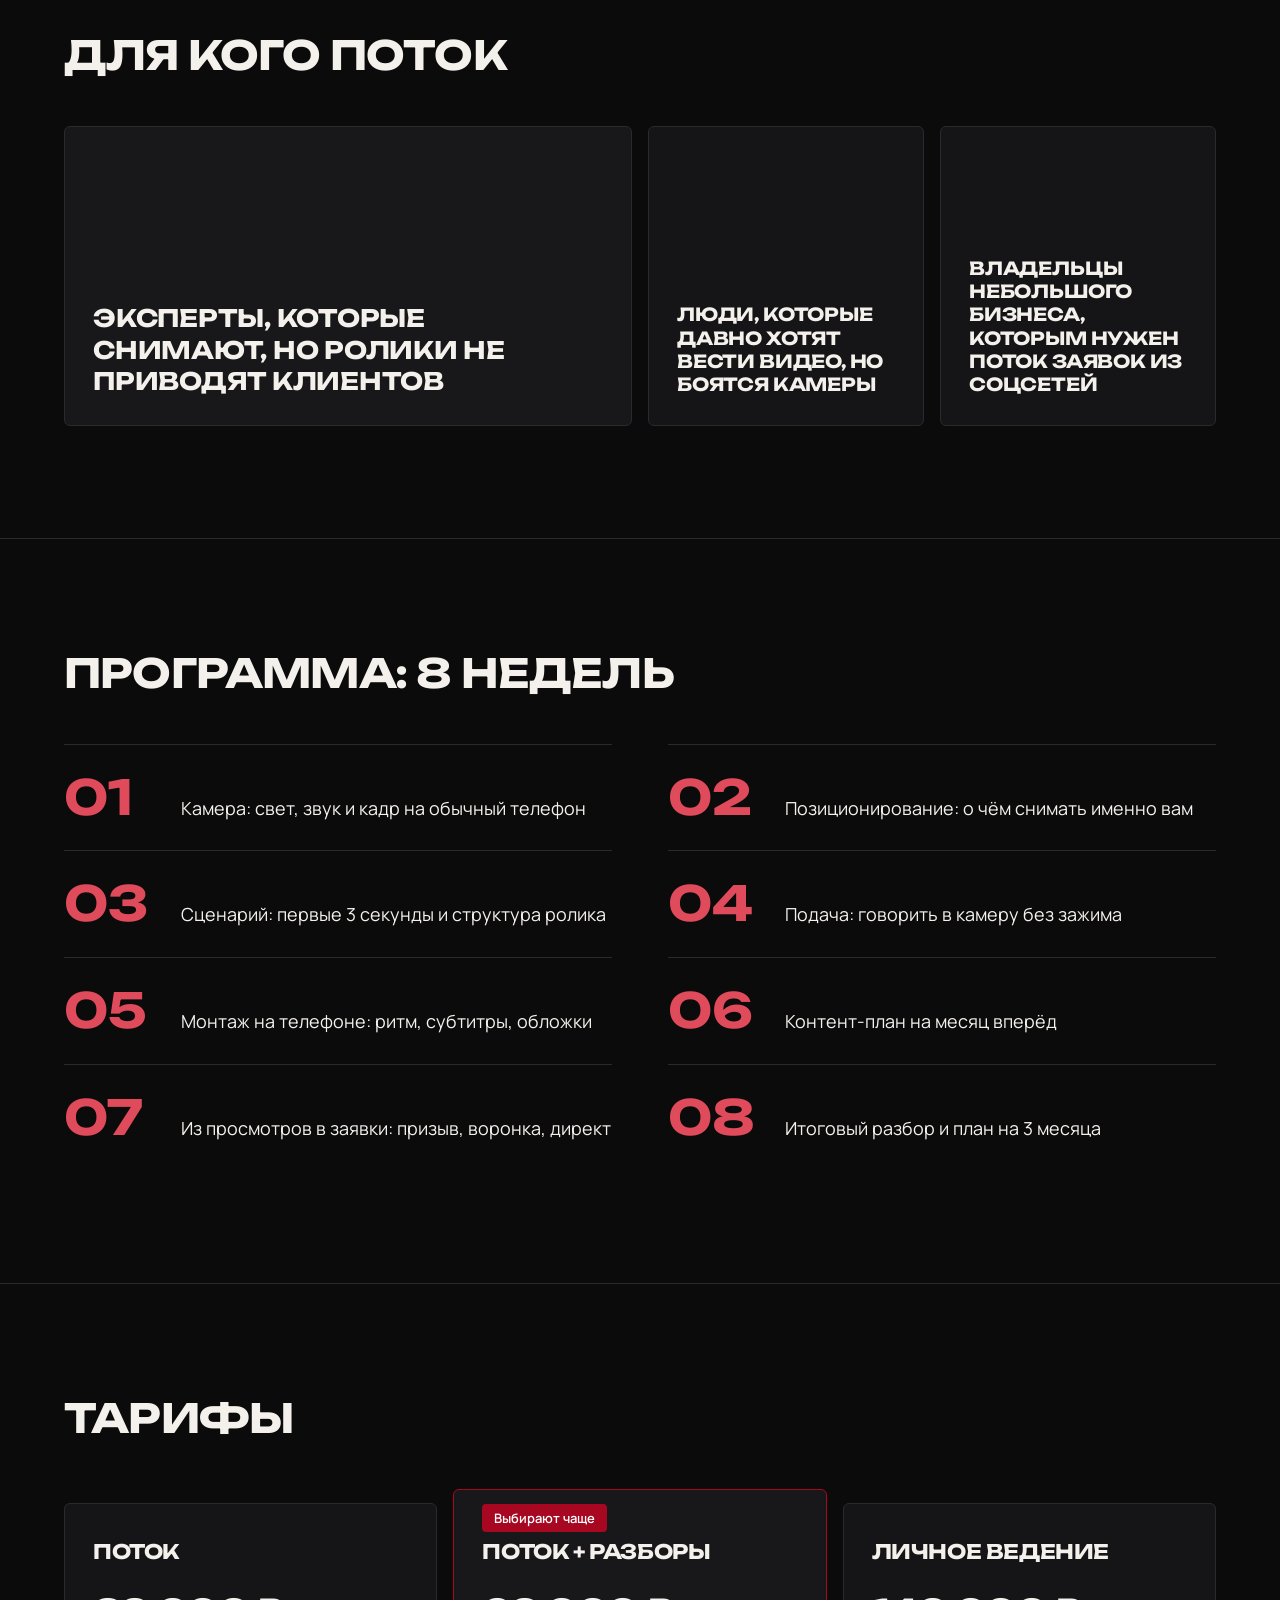
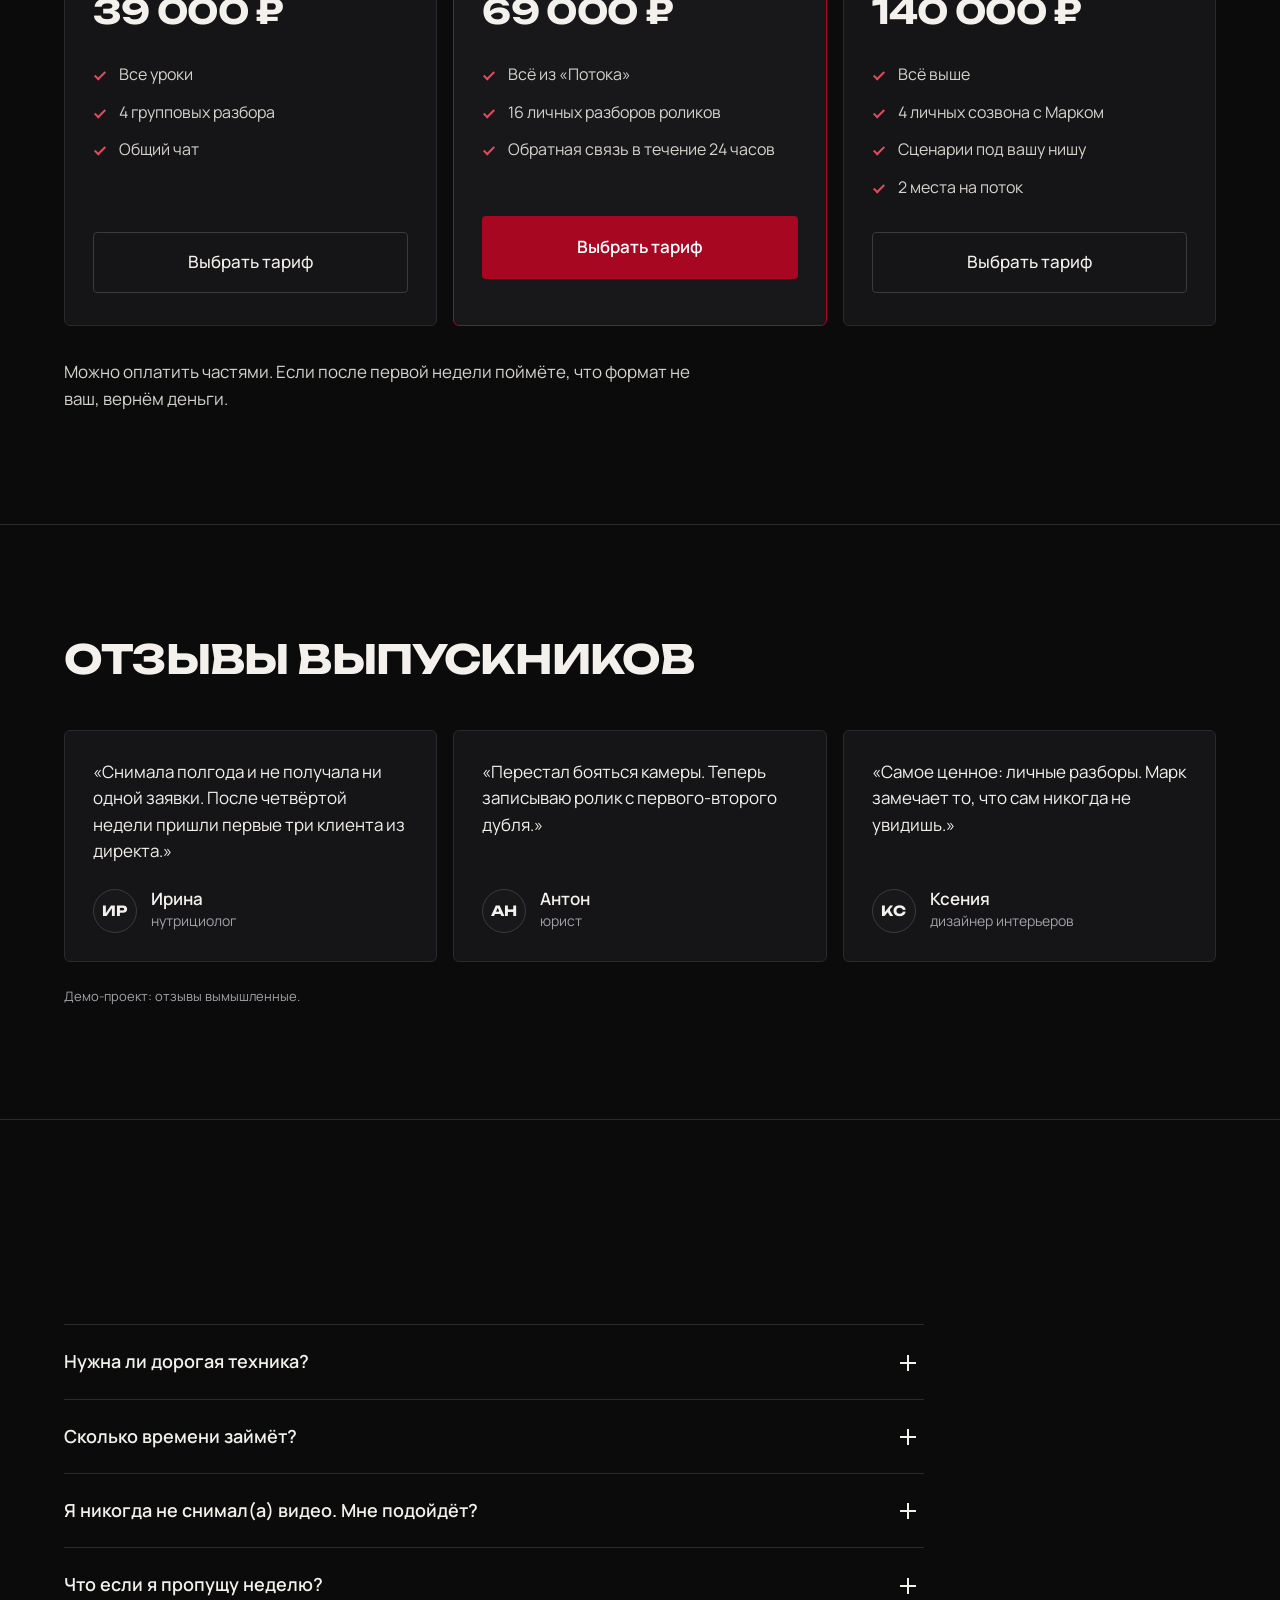
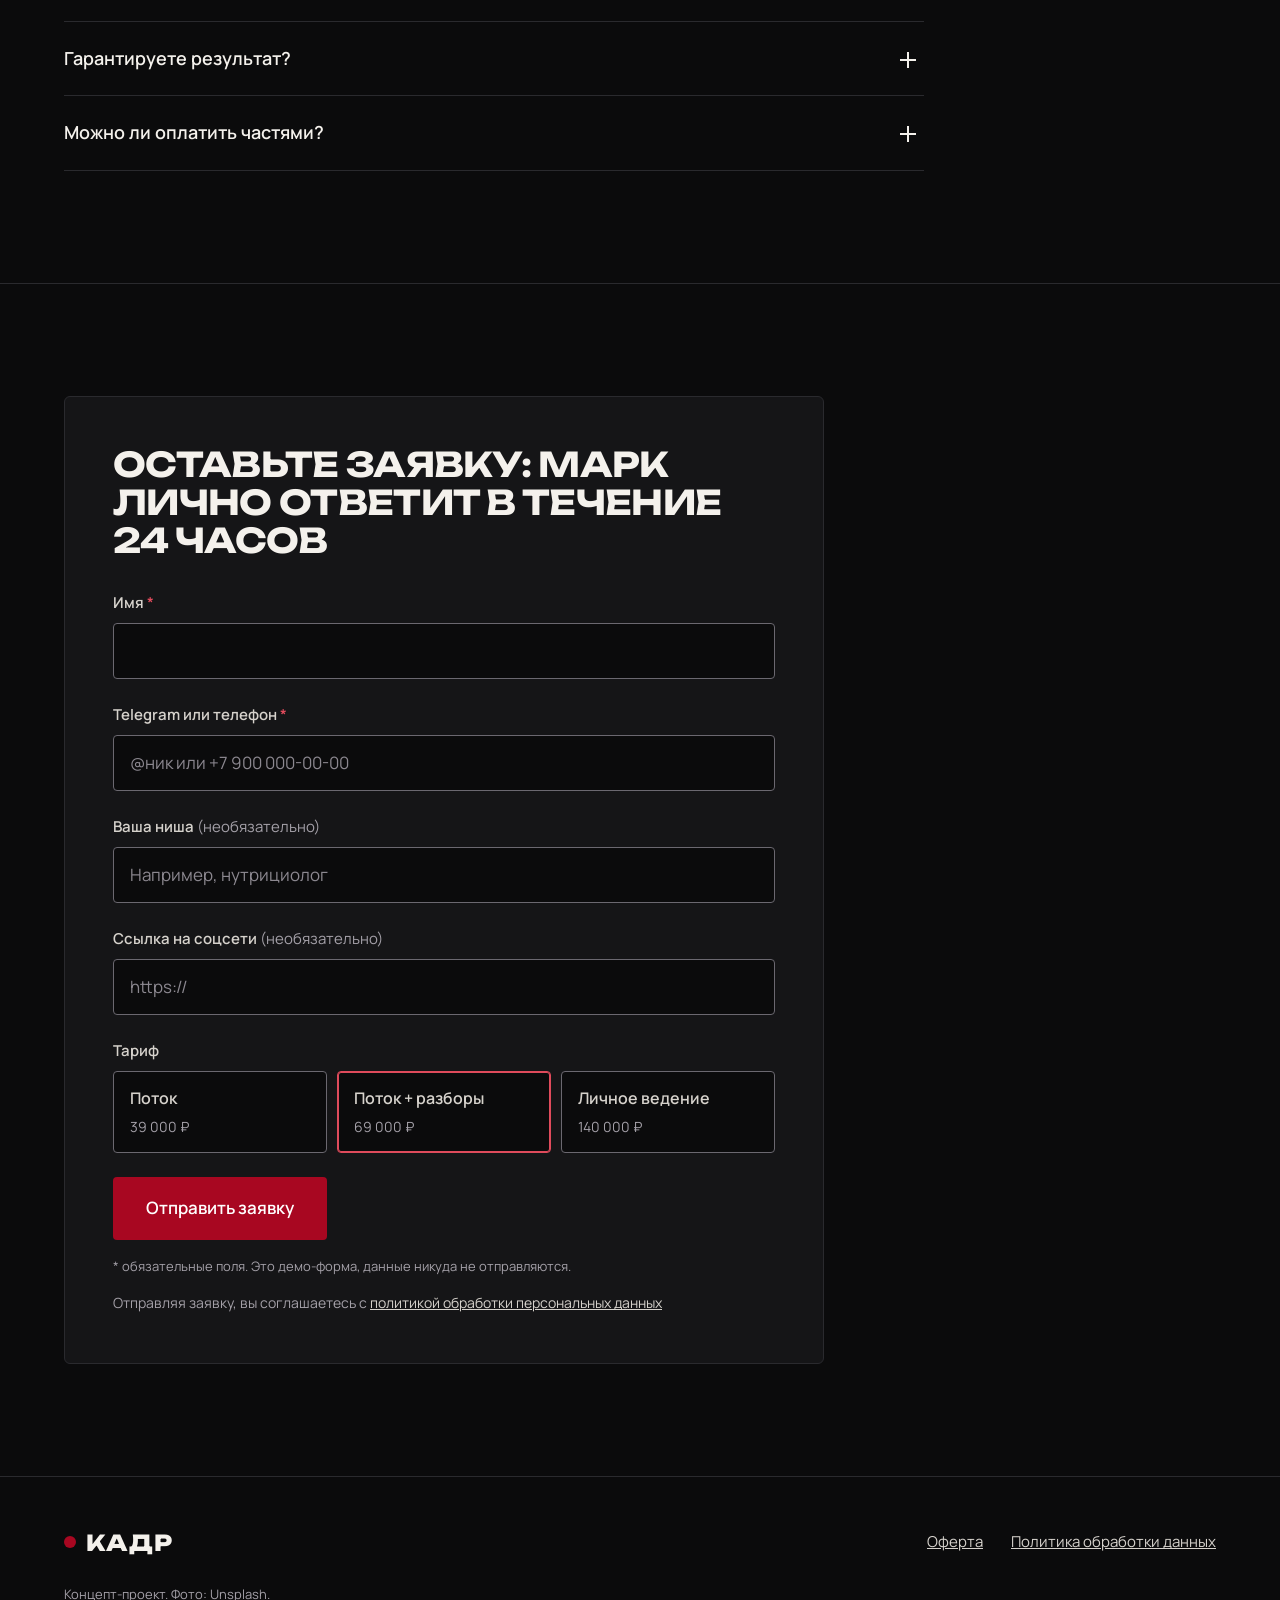
==== commit b6073ff0: "Replace demo handle with work Telegram Co-Authored-By: Claude Sonnet 5.5 <noreply@anthropic.com>" ====
--- a/index.html
+++ b/index.html
@@ -54,29 +54,29 @@
         <div class="fan-stage">
           <div class="fan" role="list" aria-label="Ролики Марка Северина">
             <article class="reel front r1" role="listitem" style="--c:#1F1A1B">
-              <div class="who"><span>@mark.severin</span><span class="play-sm" aria-hidden="true"><svg viewBox="0 0 24 24"><path d="M8 5v14l11-7z" fill="#FFFFFF"/></svg></span></div>
+              <div class="who"><span>@creator_nika</span><span class="play-sm" aria-hidden="true"><svg viewBox="0 0 24 24"><path d="M8 5v14l11-7z" fill="#FFFFFF"/></svg></span></div>
               <div class="title">Почему вас <span class="accent">не&nbsp;смотрят</span> дальше 3&nbsp;секунд</div>
               <div class="stats"><span>▶ 1,4 млн</span><span>♥ 96 тыс</span></div>
             </article>
             <article class="reel r2" role="listitem" style="--c:#241517">
               <img src="img/camera.jpg" alt="" loading="lazy" width="420" height="748">
-              <div class="who"><span>@mark.severin</span></div>
+              <div class="who"><span>@creator_nika</span></div>
               <div class="title">Свет за&nbsp;0&nbsp;₽: <span class="accent">окно</span> и&nbsp;телефон</div>
               <div class="stats"><span>▶ 870 тыс</span><span>♥ 54 тыс</span></div>
             </article>
             <article class="reel r3" role="listitem" style="--c:#1A1A1F">
               <img src="img/mic.jpg" alt="" loading="lazy" width="420" height="748">
-              <div class="who"><span>@mark.severin</span></div>
+              <div class="who"><span>@creator_nika</span></div>
               <div class="title">Говорить в камеру <span class="accent">без&nbsp;зажима</span></div>
               <div class="stats"><span>▶ 2,1 млн</span><span>♥ 130 тыс</span></div>
             </article>
             <article class="reel r4" role="listitem" style="--c:#2A1619">
-              <div class="who"><span>@mark.severin</span></div>
+              <div class="who"><span>@creator_nika</span></div>
               <div class="title">Сценарий ролика <span class="accent">за&nbsp;10 минут</span></div>
               <div class="stats"><span>▶ 640 тыс</span><span>♥ 41 тыс</span></div>
             </article>
             <article class="reel r5" role="listitem" style="--c:#19191C">
-              <div class="who"><span>@mark.severin</span></div>
+              <div class="who"><span>@creator_nika</span></div>
               <div class="title">Ошибка, из&#8209;за которой <span class="accent">не&nbsp;пишут</span></div>
               <div class="stats"><span>▶ 1,1 млн</span><span>♥ 77 тыс</span></div>
             </article>
